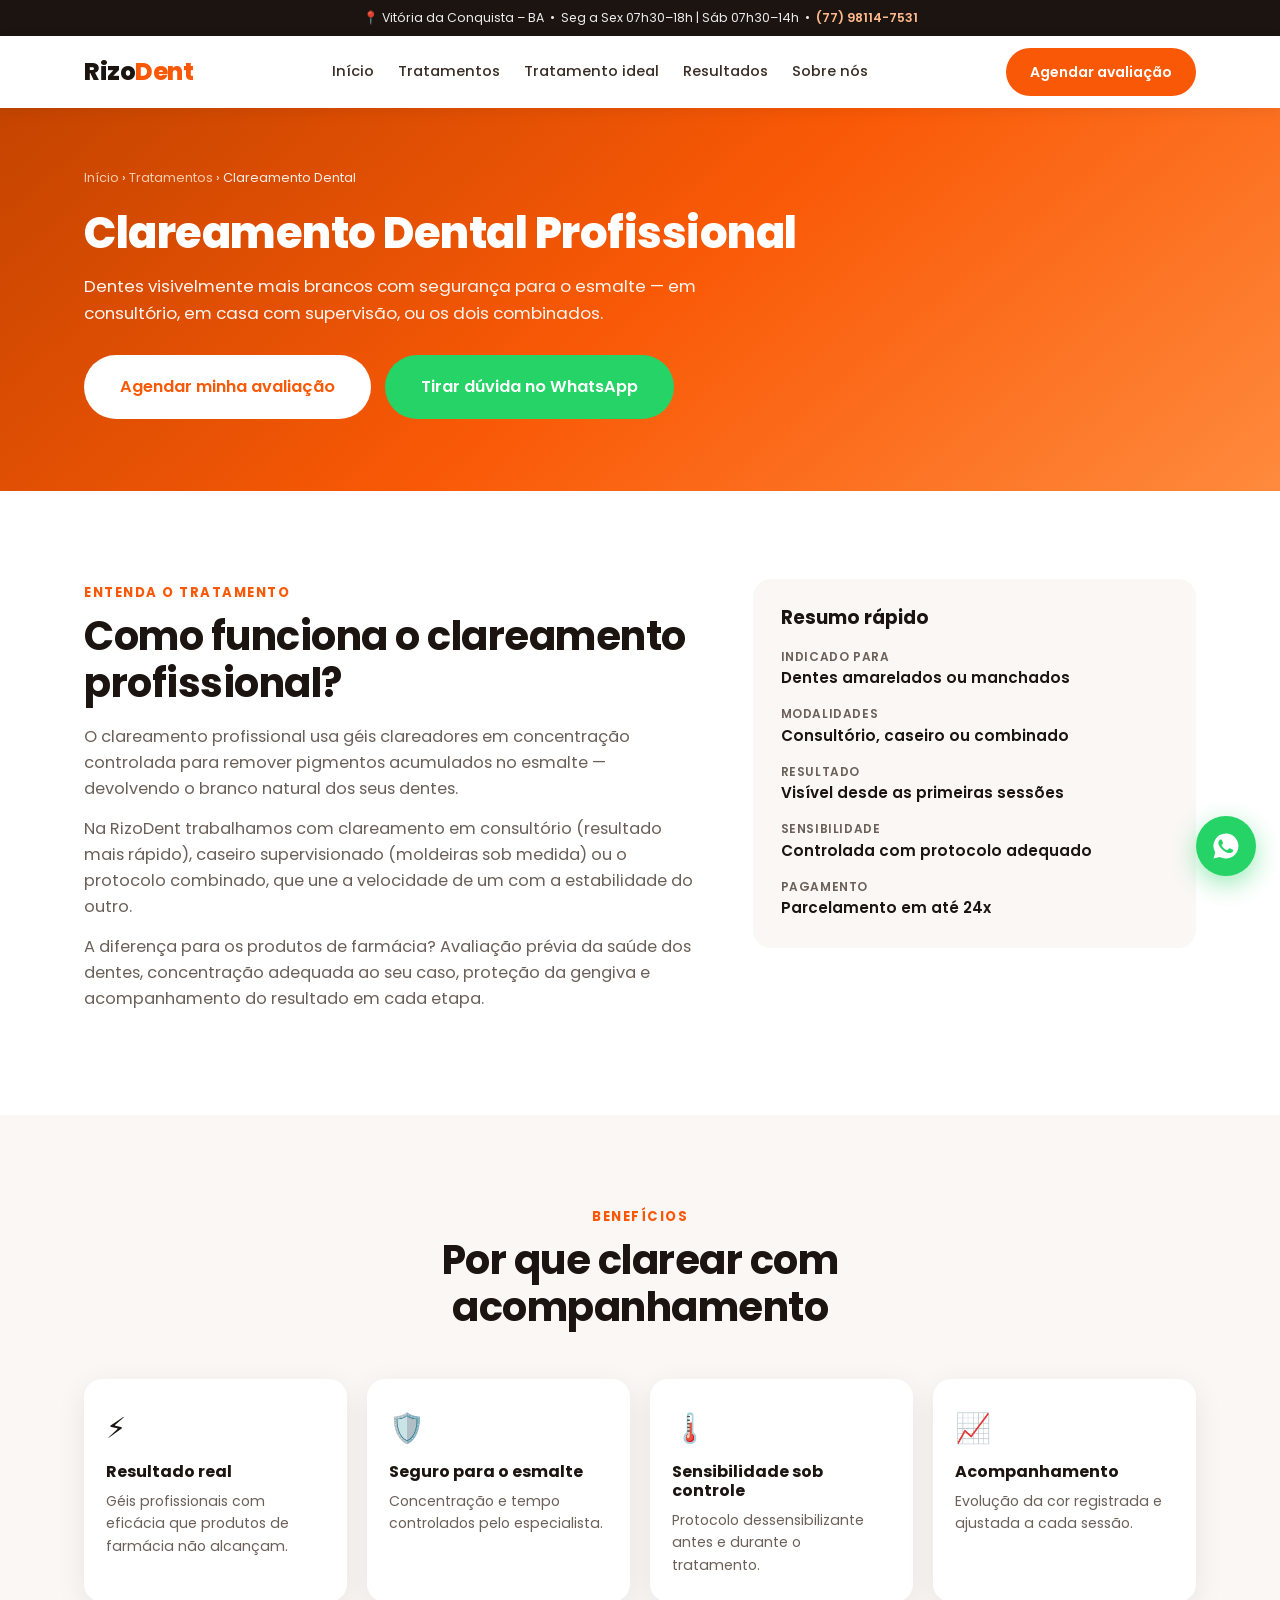
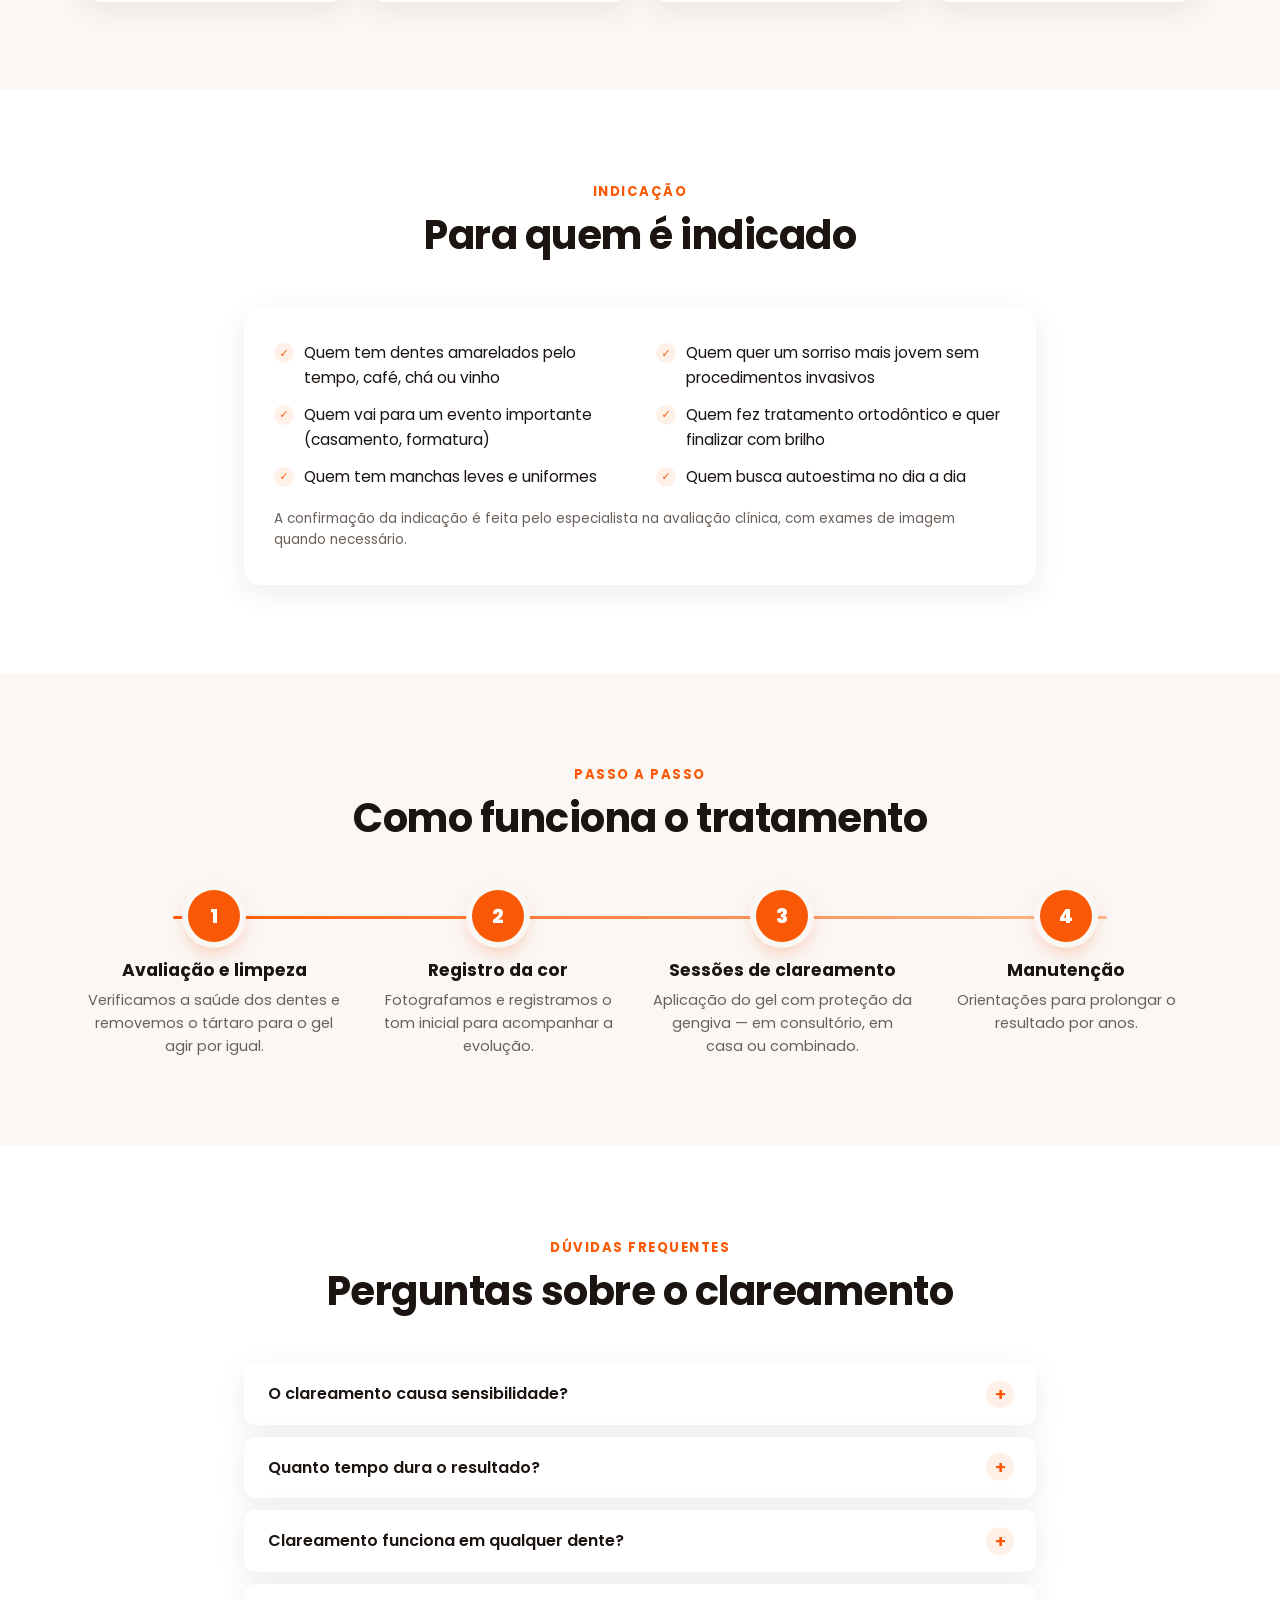
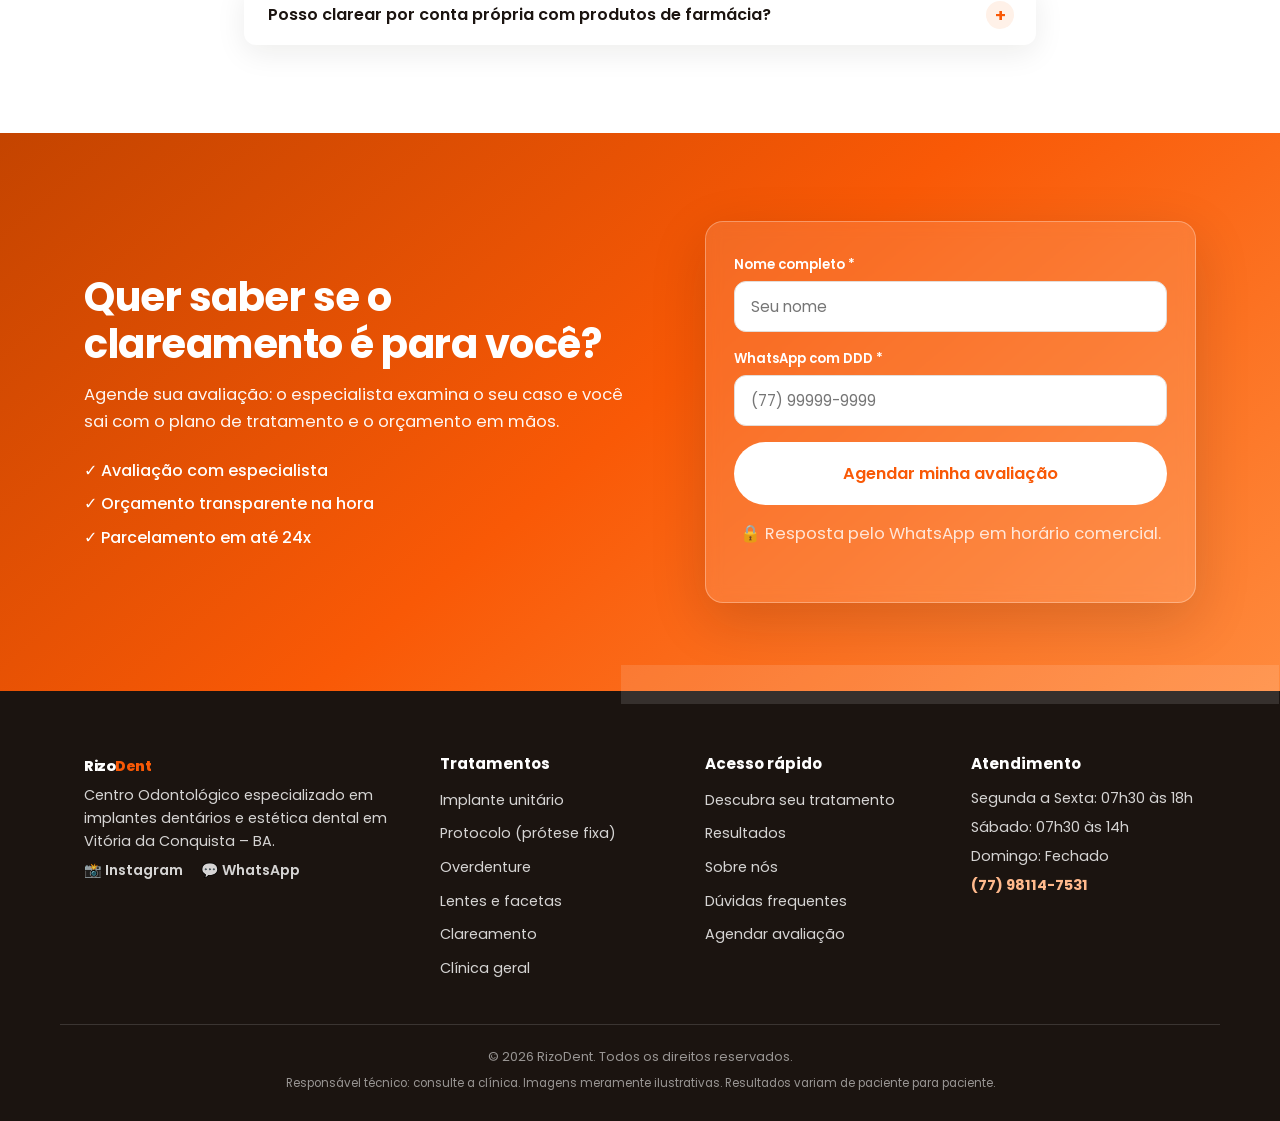
==== clareamento.html @ 49712b99 "Adiciona páginas dedicadas por tratamento, hub, sobre e resultados Estrutura multi-página no padrão " ====
<!DOCTYPE html>
<html lang="pt-BR">
<head>
  <meta charset="UTF-8">
  <meta name="viewport" content="width=device-width, initial-scale=1.0">
  <title>Clareamento Dental | RizoDent — Vitória da Conquista</title>
  <meta name="description" content="Clareamento dental profissional na RizoDent em Vitória da Conquista: protocolo seguro e acompanhado para um sorriso mais branco.">
  <link rel="preconnect" href="https://fonts.googleapis.com">
  <link rel="preconnect" href="https://fonts.gstatic.com" crossorigin>
  <link href="https://fonts.googleapis.com/css2?family=Poppins:wght@400;500;600;700;800;900&display=swap" rel="stylesheet">
  <link rel="stylesheet" href="css/style.css">
</head>
<body>

  <div class="topbar">
    <p>📍 Vitória da Conquista – BA&ensp;•&ensp;Seg a Sex 07h30–18h | Sáb 07h30–14h&ensp;•&ensp;<a href="https://wa.me/5577981147531" target="_blank" rel="noopener">(77) 98114-7531</a></p>
  </div>

  <header class="header" id="header">
    <div class="container header__inner">
      <a href="index.html" class="logo" aria-label="RizoDent — Início">Rizo<span>Dent</span></a>
      <nav class="nav" id="nav" aria-label="Navegação principal">
        <a href="index.html">Início</a>
        <a href="tratamentos.html">Tratamentos</a>
        <a href="index.html#quiz">Tratamento ideal</a>
        <a href="resultados.html">Resultados</a>
        <a href="sobre.html">Sobre nós</a>
      </nav>
      <a href="#agendar" class="btn btn--primary header__cta">Agendar avaliação</a>
      <button class="nav-toggle" id="navToggle" aria-label="Abrir menu" aria-expanded="false">
        <span></span><span></span><span></span>
      </button>
    </div>
  </header>

  <main>
    <section class="page-hero">
      <div class="container">
        <nav class="breadcrumb" aria-label="Você está em">
          <a href="index.html">Início</a> › <a href="tratamentos.html">Tratamentos</a> › Clareamento Dental
        </nav>
        <h1>Clareamento Dental Profissional</h1>
        <p>Dentes visivelmente mais brancos com segurança para o esmalte — em consultório, em casa com supervisão, ou os dois combinados.</p>
        <div class="page-hero__actions">
          <a href="#agendar" class="btn btn--light btn--lg">Agendar minha avaliação</a>
          <a href="https://wa.me/5577981147531?text=Ol%C3%A1!%20Quero%20saber%20mais%20sobre%20o%20clareamento%20dental."
             class="btn btn--whatsapp btn--lg" target="_blank" rel="noopener">Tirar dúvida no WhatsApp</a>
        </div>
      </div>
    </section>

    <section class="section">
      <div class="container detail-grid">
        <div class="lead-text reveal">
          <span class="eyebrow">Entenda o tratamento</span>
          <h2>Como funciona o clareamento profissional?</h2>
            <p>O clareamento profissional usa géis clareadores em concentração controlada para remover pigmentos acumulados no esmalte — devolvendo o branco natural dos seus dentes.</p>
            <p>Na RizoDent trabalhamos com clareamento em consultório (resultado mais rápido), caseiro supervisionado (moldeiras sob medida) ou o protocolo combinado, que une a velocidade de um com a estabilidade do outro.</p>
            <p>A diferença para os produtos de farmácia? Avaliação prévia da saúde dos dentes, concentração adequada ao seu caso, proteção da gengiva e acompanhamento do resultado em cada etapa.</p>
        </div>
        <aside class="resume-card reveal">
          <h3>Resumo rápido</h3>
          <dl>
              <div><dt>Indicado para</dt><dd>Dentes amarelados ou manchados</dd></div>
              <div><dt>Modalidades</dt><dd>Consultório, caseiro ou combinado</dd></div>
              <div><dt>Resultado</dt><dd>Visível desde as primeiras sessões</dd></div>
              <div><dt>Sensibilidade</dt><dd>Controlada com protocolo adequado</dd></div>
              <div><dt>Pagamento</dt><dd>Parcelamento em até 24x</dd></div>
          </dl>
        </aside>
      </div>
    </section>

    <section class="section section--gray">
      <div class="container">
        <header class="section__head reveal">
          <span class="eyebrow">Benefícios</span>
          <h2>Por que clarear com acompanhamento</h2>
        </header>
        <div class="benefit-grid">
          <div class="benefit reveal"><span>⚡</span><h3>Resultado real</h3><p>Géis profissionais com eficácia que produtos de farmácia não alcançam.</p></div>
          <div class="benefit reveal"><span>🛡️</span><h3>Seguro para o esmalte</h3><p>Concentração e tempo controlados pelo especialista.</p></div>
          <div class="benefit reveal"><span>🌡️</span><h3>Sensibilidade sob controle</h3><p>Protocolo dessensibilizante antes e durante o tratamento.</p></div>
          <div class="benefit reveal"><span>📈</span><h3>Acompanhamento</h3><p>Evolução da cor registrada e ajustada a cada sessão.</p></div>
        </div>
      </div>
    </section>

    <section class="section">
      <div class="container container--narrow">
        <header class="section__head reveal">
          <span class="eyebrow">Indicação</span>
          <h2>Para quem é indicado</h2>
        </header>
        <div class="check-panel reveal">
          <ul class="checklist">
            <li>Quem tem dentes amarelados pelo tempo, café, chá ou vinho</li>
            <li>Quem quer um sorriso mais jovem sem procedimentos invasivos</li>
            <li>Quem vai para um evento importante (casamento, formatura)</li>
            <li>Quem fez tratamento ortodôntico e quer finalizar com brilho</li>
            <li>Quem tem manchas leves e uniformes</li>
            <li>Quem busca autoestima no dia a dia</li>
          </ul>
          <p class="note">A confirmação da indicação é feita pelo especialista na avaliação clínica, com exames de imagem quando necessário.</p>
        </div>
      </div>
    </section>

    <section class="section section--gray">
      <div class="container">
        <header class="section__head reveal">
          <span class="eyebrow">Passo a passo</span>
          <h2>Como funciona o tratamento</h2>
        </header>
        <ol class="journey__line">
          <li class="jstep reveal">
            <span class="jstep__num">1</span>
            <div>
              <h3>Avaliação e limpeza</h3>
              <p>Verificamos a saúde dos dentes e removemos o tártaro para o gel agir por igual.</p>
            </div>
          </li>
          <li class="jstep reveal">
            <span class="jstep__num">2</span>
            <div>
              <h3>Registro da cor</h3>
              <p>Fotografamos e registramos o tom inicial para acompanhar a evolução.</p>
            </div>
          </li>
          <li class="jstep reveal">
            <span class="jstep__num">3</span>
            <div>
              <h3>Sessões de clareamento</h3>
              <p>Aplicação do gel com proteção da gengiva — em consultório, em casa ou combinado.</p>
            </div>
          </li>
          <li class="jstep reveal">
            <span class="jstep__num">4</span>
            <div>
              <h3>Manutenção</h3>
              <p>Orientações para prolongar o resultado por anos.</p>
            </div>
          </li>
        </ol>
      </div>
    </section>

    <section class="section">
      <div class="container container--narrow">
        <header class="section__head reveal">
          <span class="eyebrow">Dúvidas frequentes</span>
          <h2>Perguntas sobre o clareamento</h2>
        </header>
        <div class="accordion">
          <details class="accordion__item reveal">
            <summary>O clareamento causa sensibilidade?</summary>
            <p>Pode ocorrer sensibilidade leve e temporária, mas com o protocolo certo (géis adequados e dessensibilizantes) ela é minimizada — e desaparece ao fim do tratamento.</p>
          </details>
          <details class="accordion__item reveal">
            <summary>Quanto tempo dura o resultado?</summary>
            <p>Em média 1 a 3 anos, dependendo dos hábitos (café, cigarro, vinho). Manutenções simples prolongam o efeito.</p>
          </details>
          <details class="accordion__item reveal">
            <summary>Clareamento funciona em qualquer dente?</summary>
            <p>Ele age em dentes naturais. Restaurações, coroas e lentes não clareiam — por isso a avaliação prévia é importante para planejar um resultado uniforme.</p>
          </details>
          <details class="accordion__item reveal">
            <summary>Posso clarear por conta própria com produtos de farmácia?</summary>
            <p>Os resultados são limitados e o uso sem supervisão pode causar sensibilidade e danos à gengiva. O acompanhamento profissional garante segurança e um branco de verdade.</p>
          </details>
        </div>
      </div>
    </section>

    <section class="final-cta" id="agendar">
      <div class="container final-cta__inner">
        <div class="reveal">
          <h2>Quer saber se o clareamento é para você?</h2>
          <p>Agende sua avaliação: o especialista examina o seu caso e você sai com o plano de tratamento e o orçamento em mãos.</p>
          <ul class="final-cta__checks">
            <li>✓ Avaliação com especialista</li>
            <li>✓ Orçamento transparente na hora</li>
            <li>✓ Parcelamento em até 24x</li>
          </ul>
        </div>
        <form class="form form--final lead-form reveal" data-interesse="Clareamento Dental" novalidate>
          <div class="form__field">
            <label for="nome">Nome completo *</label>
            <input type="text" id="nome" name="nome" placeholder="Seu nome" required autocomplete="name">
          </div>
          <div class="form__field">
            <label for="telefone">WhatsApp com DDD *</label>
            <input type="tel" id="telefone" name="telefone" placeholder="(77) 99999-9999" required inputmode="numeric" autocomplete="tel">
          </div>
          <button type="submit" class="btn btn--light btn--lg btn--block">Agendar minha avaliação</button>
          <p class="form__privacy form__privacy--light">🔒 Resposta pelo WhatsApp em horário comercial.</p>
        </form>
      </div>
    </section>

  </main>

  <footer class="footer">
    <div class="container footer__grid">
      <div class="footer__brand">
        <p class="logo logo--footer">Rizo<span>Dent</span></p>
        <p>Centro Odontológico especializado em implantes dentários e estética dental em Vitória da Conquista – BA.</p>
        <div class="footer__social">
          <a href="https://instagram.com/rizodentclinicas" target="_blank" rel="noopener" aria-label="Instagram">📸 Instagram</a>
          <a href="https://wa.me/5577981147531" target="_blank" rel="noopener" aria-label="WhatsApp">💬 WhatsApp</a>
        </div>
      </div>
      <div>
        <h3>Tratamentos</h3>
        <ul>
          <li><a href="implante-unitario.html">Implante unitário</a></li>
          <li><a href="protocolo.html">Protocolo (prótese fixa)</a></li>
          <li><a href="overdenture.html">Overdenture</a></li>
          <li><a href="lentes-e-facetas.html">Lentes e facetas</a></li>
          <li><a href="clareamento.html">Clareamento</a></li>
          <li><a href="clinica-geral.html">Clínica geral</a></li>
        </ul>
      </div>
      <div>
        <h3>Acesso rápido</h3>
        <ul>
          <li><a href="index.html#quiz">Descubra seu tratamento</a></li>
          <li><a href="resultados.html">Resultados</a></li>
          <li><a href="sobre.html">Sobre nós</a></li>
          <li><a href="index.html#faq">Dúvidas frequentes</a></li>
          <li><a href="#agendar">Agendar avaliação</a></li>
        </ul>
      </div>
      <div>
        <h3>Atendimento</h3>
        <p>Segunda a Sexta: 07h30 às 18h</p>
        <p>Sábado: 07h30 às 14h</p>
        <p>Domingo: Fechado</p>
        <p class="footer__phone"><a href="https://wa.me/5577981147531" target="_blank" rel="noopener">(77) 98114-7531</a></p>
      </div>
    </div>
    <div class="container footer__bottom">
      <p>© 2026 RizoDent. Todos os direitos reservados.</p>
      <p class="footer__disclaimer">Responsável técnico: consulte a clínica. Imagens meramente ilustrativas. Resultados variam de paciente para paciente.</p>
    </div>
  </footer>

  <a href="https://wa.me/5577981147531?text=Ol%C3%A1!%20Quero%20agendar%20uma%20avalia%C3%A7%C3%A3o%20na%20RizoDent."
     class="whatsapp-float" target="_blank" rel="noopener" aria-label="Falar no WhatsApp">
    <svg viewBox="0 0 24 24" width="30" height="30" fill="#fff" aria-hidden="true"><path d="M12 2a10 10 0 0 0-8.6 15.1L2 22l5-1.3A10 10 0 1 0 12 2Zm5.5 14.2c-.2.7-1.3 1.3-1.9 1.4-.5.1-1.1.1-1.8-.1-.4-.1-1-.3-1.7-.6-2.9-1.3-4.8-4.2-5-4.4-.1-.2-1.2-1.6-1.2-3s.7-2.1 1-2.4c.2-.3.5-.3.7-.3h.5c.2 0 .4 0 .6.5l.8 2c.1.2.1.4 0 .6l-.4.6-.5.5c-.1.2-.3.3-.1.6.2.3.8 1.3 1.7 2.1 1.2 1.1 2.2 1.4 2.5 1.5.3.1.5.1.7-.1l1-1.2c.2-.3.4-.2.7-.1l2 .9c.3.1.5.2.6.3.1.2.1.7-.2 1.2Z"/></svg>
  </a>

  <script src="js/main.js"></script>
</body>
</html>
---- css/style.css ----
/* ===== RizoDent Landing Page v2 ===== */
:root {
  --orange: #f95906;
  --orange-dark: #d94c00;
  --orange-deep: #b23e00;
  --orange-light: #fff1e8;
  --ink: #1b1410;
  --ink-soft: #3a2e26;
  --gray-600: #6b6059;
  --gray-100: #faf7f5;
  --white: #ffffff;
  --whatsapp: #25d366;
  --whatsapp-dark: #1eb855;
  --radius: 18px;
  --radius-sm: 12px;
  --shadow: 0 8px 30px rgba(27, 20, 16, .08);
  --shadow-lg: 0 18px 55px rgba(27, 20, 16, .16);
  --container: 1160px;
}

* { margin: 0; padding: 0; box-sizing: border-box; }
html { scroll-behavior: smooth; }

body {
  font-family: 'Poppins', system-ui, sans-serif;
  color: var(--ink);
  background: var(--white);
  line-height: 1.6;
  -webkit-font-smoothing: antialiased;
}

img { max-width: 100%; display: block; }
a { color: inherit; }
ul, ol { list-style: none; }

.container { max-width: var(--container); margin: 0 auto; padding: 0 24px; }
.container--narrow { max-width: 840px; }

h1, h2, h3 { line-height: 1.18; font-weight: 700; }
h2 { font-size: clamp(1.6rem, 3.4vw, 2.5rem); letter-spacing: -.5px; }
h3 { font-size: 1.15rem; }

.eyebrow {
  display: inline-block;
  color: var(--orange);
  font-weight: 700;
  font-size: .82rem;
  text-transform: uppercase;
  letter-spacing: 1.5px;
  margin-bottom: 10px;
}
.eyebrow--light { color: #ffb98c; }

/* ===== Buttons ===== */
.btn {
  display: inline-flex;
  align-items: center;
  justify-content: center;
  gap: 10px;
  padding: 14px 28px;
  border-radius: 999px;
  font-weight: 600;
  font-size: 1rem;
  font-family: inherit;
  text-decoration: none;
  border: 2px solid transparent;
  cursor: pointer;
  transition: transform .15s ease, box-shadow .15s ease, background .15s ease, color .15s ease;
}
.btn:hover { transform: translateY(-2px); box-shadow: var(--shadow); }
.btn:active { transform: translateY(0); }
.btn--primary { background: var(--orange); color: var(--white); }
.btn--primary:hover { background: var(--orange-dark); }
.btn--whatsapp { background: var(--whatsapp); color: var(--white); }
.btn--whatsapp:hover { background: var(--whatsapp-dark); }
.btn--light { background: var(--white); color: var(--orange); }
.btn--outline { background: transparent; color: var(--orange); border-color: var(--orange); }
.btn--outline:hover { background: var(--orange); color: var(--white); }
.btn--lg { padding: 17px 34px; font-size: 1.02rem; }
.btn--sm { padding: 11px 22px; font-size: .9rem; }
.btn--block { width: 100%; }

/* ===== Topbar ===== */
.topbar {
  background: var(--ink);
  color: rgba(255, 255, 255, .92);
  text-align: center;
  font-size: .78rem;
  padding: 8px 16px;
}
.topbar a { color: #ffb98c; text-decoration: none; font-weight: 600; }

/* ===== Header ===== */
.header {
  position: sticky;
  top: 0;
  z-index: 100;
  background: rgba(255, 255, 255, .92);
  backdrop-filter: blur(12px);
  box-shadow: 0 2px 14px rgba(27, 20, 16, .07);
}
.header__inner {
  display: flex;
  align-items: center;
  justify-content: space-between;
  gap: 20px;
  height: 72px;
}
.logo {
  font-size: 1.5rem;
  font-weight: 800;
  text-decoration: none;
  color: var(--ink);
  letter-spacing: -.5px;
}
.logo span { color: var(--orange); }
.nav { display: flex; gap: 24px; }
.nav a {
  text-decoration: none;
  font-size: .92rem;
  font-weight: 500;
  color: var(--ink-soft);
  transition: color .15s;
}
.nav a:hover { color: var(--orange); }
.header__cta { padding: 11px 22px; font-size: .88rem; white-space: nowrap; }
.nav-toggle {
  display: none;
  flex-direction: column;
  gap: 5px;
  background: none;
  border: 0;
  cursor: pointer;
  padding: 8px;
}
.nav-toggle span {
  width: 24px;
  height: 2.5px;
  background: var(--ink);
  border-radius: 2px;
  transition: transform .2s, opacity .2s;
}
.nav-toggle.open span:nth-child(1) { transform: translateY(7.5px) rotate(45deg); }
.nav-toggle.open span:nth-child(2) { opacity: 0; }
.nav-toggle.open span:nth-child(3) { transform: translateY(-7.5px) rotate(-45deg); }

/* ===== Hero ===== */
.hero {
  position: relative;
  color: var(--white);
  padding: 76px 0 92px;
  overflow: hidden;
  background: linear-gradient(140deg, #c44400 0%, var(--orange) 45%, #ff8a3d 100%);
}
.hero__bg {
  position: absolute;
  inset: 0;
  background:
    radial-gradient(ellipse 600px 420px at 86% 18%, rgba(255, 255, 255, .14), transparent 65%),
    radial-gradient(ellipse 520px 380px at 8% 88%, rgba(0, 0, 0, .14), transparent 65%);
  pointer-events: none;
}
.hero__inner {
  position: relative;
  display: grid;
  grid-template-columns: 1.25fr 1fr;
  gap: 56px;
  align-items: center;
}
.chip {
  display: inline-block;
  background: rgba(255, 255, 255, .16);
  border: 1px solid rgba(255, 255, 255, .35);
  padding: 7px 18px;
  border-radius: 999px;
  font-size: .8rem;
  font-weight: 500;
  margin-bottom: 22px;
}
.hero h1 {
  font-size: clamp(1.9rem, 4.2vw, 2.9rem);
  font-weight: 800;
  margin-bottom: 18px;
  letter-spacing: -.5px;
}
.hero h1 em {
  font-style: normal;
  background: var(--white);
  color: var(--orange-dark);
  padding: 0 12px;
  border-radius: 10px;
  display: inline-block;
}
.hero__sub { font-size: 1.08rem; opacity: .96; margin-bottom: 28px; max-width: 520px; }
.hero__proof {
  display: flex;
  flex-wrap: wrap;
  gap: 14px 36px;
  margin-bottom: 28px;
}
.hero__proof li { display: grid; line-height: 1.25; }
.hero__proof strong { font-size: 1.45rem; font-weight: 800; }
.hero__proof span { font-size: .8rem; opacity: .9; }
.hero__whats .btn { box-shadow: 0 10px 30px rgba(0, 0, 0, .2); }

/* Formulário no hero */
.hero__form-wrap { scroll-margin-top: 96px; }
.form {
  background: var(--white);
  border-radius: var(--radius);
  padding: 32px 28px;
  box-shadow: var(--shadow-lg);
  display: grid;
  gap: 16px;
  color: var(--ink);
}
.form--hero h2 { font-size: 1.45rem; color: var(--ink); }
.form__sub { color: var(--gray-600); font-size: .9rem; margin-top: -10px; }
.form__field { display: grid; gap: 6px; }
.form__field label { font-size: .82rem; font-weight: 600; }
.form__field input,
.form__field select,
.form__field textarea {
  font-family: inherit;
  font-size: .95rem;
  padding: 13px 16px;
  border: 1.5px solid #e4ddd8;
  border-radius: var(--radius-sm);
  background: var(--white);
  transition: border-color .15s, box-shadow .15s;
  width: 100%;
}
.form__field input:focus,
.form__field select:focus,
.form__field textarea:focus {
  outline: none;
  border-color: var(--orange);
  box-shadow: 0 0 0 3px rgba(249, 89, 6, .14);
}
.form__field input.invalid { border-color: #e02424; }
.form__privacy { font-size: .75rem; color: var(--gray-600); text-align: center; }
.form__privacy--light { color: rgba(255, 255, 255, .85); }

/* ===== Trustbar ===== */
.trustbar { background: var(--white); border-bottom: 1px solid #f0eae6; padding: 30px 0; }
.trustbar__grid {
  display: grid;
  grid-template-columns: repeat(4, 1fr);
  gap: 20px;
}
.trust { display: flex; align-items: center; gap: 14px; justify-content: center; }
.trust__icon { font-size: 1.7rem; }
.trust strong { display: block; font-size: 1.5rem; font-weight: 800; color: var(--orange); line-height: 1.1; }
.trust span { font-size: .82rem; color: var(--gray-600); }

/* ===== Sections ===== */
.section { padding: 88px 0; }
.section--gray { background: var(--gray-100); }
.section--dark {
  background:
    radial-gradient(ellipse 700px 480px at 90% 0%, rgba(249, 89, 6, .25), transparent 60%),
    var(--ink);
  color: var(--white);
}
.section__head { text-align: center; max-width: 700px; margin: 0 auto 48px; }
.section__head p { margin-top: 14px; color: var(--gray-600); font-size: 1.04rem; }
.section--dark .section__head p { color: rgba(255, 255, 255, .8); }
.section__cta { text-align: center; margin-top: 48px; }

/* ===== Cards genéricos ===== */
.cards-3 { display: grid; grid-template-columns: repeat(3, 1fr); gap: 24px; }
.card {
  background: var(--white);
  border-radius: var(--radius);
  padding: 32px 26px;
  box-shadow: var(--shadow);
  transition: transform .2s ease, box-shadow .2s ease;
}
.card:hover { transform: translateY(-4px); box-shadow: var(--shadow-lg); }
.card__icon {
  width: 58px;
  height: 58px;
  border-radius: 16px;
  background: var(--orange-light);
  display: grid;
  place-items: center;
  font-size: 1.6rem;
  margin-bottom: 18px;
}

/* Dores */
.card--pain { text-align: left; border-top: 4px solid var(--orange); }
.card--pain h3 { margin-bottom: 10px; }
.card--pain p { color: var(--gray-600); font-size: .95rem; }
.pains__bridge { font-size: 1.15rem; margin-bottom: 18px; }

/* ===== Tabs de tratamentos ===== */
.tabs {
  display: flex;
  justify-content: center;
  gap: 10px;
  flex-wrap: wrap;
  margin-bottom: 40px;
}
.tab {
  font-family: inherit;
  font-size: .95rem;
  font-weight: 600;
  padding: 12px 26px;
  border-radius: 999px;
  border: 1.5px solid rgba(255, 255, 255, .25);
  background: rgba(255, 255, 255, .08);
  color: rgba(255, 255, 255, .85);
  cursor: pointer;
  transition: background .15s, color .15s, border-color .15s;
}
.tab:hover { border-color: var(--orange); color: var(--white); }
.tab.active { background: var(--orange); border-color: var(--orange); color: var(--white); }
.tab-panel[hidden] { display: none; }

.card--treatment { position: relative; display: flex; flex-direction: column; color: var(--ink); }
.card__badge {
  position: absolute;
  top: -13px;
  right: 20px;
  background: var(--ink);
  color: #ffb98c;
  font-size: .72rem;
  font-weight: 700;
  padding: 5px 14px;
  border-radius: 999px;
  letter-spacing: .5px;
}
.card__tag {
  align-self: flex-start;
  background: var(--orange-light);
  color: var(--orange-deep);
  font-size: .73rem;
  font-weight: 700;
  padding: 5px 14px;
  border-radius: 999px;
  margin-bottom: 14px;
  text-transform: uppercase;
  letter-spacing: .4px;
}
.card--treatment h3 { color: var(--ink); margin-bottom: 10px; font-size: 1.28rem; }
.card--treatment > p { color: var(--gray-600); font-size: .94rem; margin-bottom: 16px; }
.card--treatment ul { display: grid; gap: 8px; margin-bottom: 16px; }
.card--treatment ul li { padding-left: 26px; position: relative; font-size: .92rem; font-weight: 500; }
.card--treatment ul li::before { content: '✓'; position: absolute; left: 0; color: var(--orange); font-weight: 700; }
.card__meta {
  margin-bottom: 20px;
  padding: 10px 14px;
  background: var(--gray-100);
  border-radius: var(--radius-sm);
  font-size: .82rem;
  color: var(--gray-600);
}
.card--treatment .btn { margin-top: auto; align-self: flex-start; }
.card__actions {
  margin-top: auto;
  display: flex;
  align-items: center;
  gap: 16px;
  flex-wrap: wrap;
}
.card__actions .btn { margin-top: 0; }
.card__more {
  font-weight: 600;
  font-size: .9rem;
  color: var(--orange);
  text-decoration: none;
  white-space: nowrap;
}
.card__more:hover { text-decoration: underline; }
.card--featured { box-shadow: 0 0 0 2.5px var(--orange), var(--shadow-lg); }

/* ===== Quiz ===== */
.quiz__box {
  background: var(--white);
  border-radius: var(--radius);
  box-shadow: var(--shadow-lg);
  padding: 40px 36px;
  border: 1px solid #f0eae6;
}
.quiz__progress {
  height: 6px;
  background: var(--orange-light);
  border-radius: 999px;
  margin-bottom: 30px;
  overflow: hidden;
}
.quiz__progress span {
  display: block;
  height: 100%;
  width: 33%;
  background: var(--orange);
  border-radius: 999px;
  transition: width .35s ease;
}
.quiz__step { display: none; }
.quiz__step.active { display: block; animation: fadeIn .35s ease; }
@keyframes fadeIn { from { opacity: 0; transform: translateY(10px); } to { opacity: 1; transform: none; } }
.quiz__step h3 { margin-bottom: 20px; font-size: 1.25rem; }
.quiz__options { display: grid; gap: 12px; }
.quiz__options button {
  font-family: inherit;
  font-size: .98rem;
  font-weight: 500;
  text-align: left;
  padding: 16px 20px;
  border-radius: var(--radius-sm);
  border: 1.5px solid #e4ddd8;
  background: var(--white);
  cursor: pointer;
  transition: border-color .15s, background .15s, transform .15s;
}
.quiz__options button:hover {
  border-color: var(--orange);
  background: var(--orange-light);
  transform: translateX(4px);
}
.quiz__result { text-align: center; animation: fadeIn .35s ease; }
.quiz__result-icon { font-size: 2.6rem; display: block; margin-bottom: 12px; }
.quiz__result h3 { font-size: 1.45rem; color: var(--orange-dark); margin-bottom: 12px; }
.quiz__result p { color: var(--gray-600); max-width: 520px; margin: 0 auto 26px; }
.quiz__result-actions { display: flex; gap: 14px; justify-content: center; flex-wrap: wrap; margin-bottom: 18px; }
.quiz__disclaimer { font-size: .78rem !important; color: var(--gray-600); }

/* ===== Jornada ===== */
.journey__line {
  display: grid;
  grid-template-columns: repeat(4, 1fr);
  gap: 24px;
  position: relative;
}
.journey__line::before {
  content: '';
  position: absolute;
  top: 26px;
  left: 8%;
  right: 8%;
  height: 3px;
  background: linear-gradient(90deg, var(--orange), #ffb98c);
  border-radius: 3px;
}
.jstep { position: relative; text-align: center; padding-top: 0; }
.jstep__num {
  position: relative;
  z-index: 1;
  display: inline-grid;
  place-items: center;
  width: 52px;
  height: 52px;
  background: var(--orange);
  color: var(--white);
  border-radius: 50%;
  font-weight: 800;
  font-size: 1.25rem;
  margin-bottom: 18px;
  box-shadow: 0 0 0 6px var(--gray-100), 0 8px 20px rgba(249, 89, 6, .35);
}
.jstep h3 { margin-bottom: 8px; font-size: 1.08rem; }
.jstep p { font-size: .9rem; color: var(--gray-600); }

/* ===== Depoimentos / carrossel ===== */
.carousel { display: flex; align-items: center; gap: 14px; }
.carousel__viewport { overflow: hidden; flex: 1; }
.carousel__track { display: flex; transition: transform .45s ease; }
.quote {
  flex: 0 0 50%;
  padding: 0 12px;
}
.quote__stars { color: #f7b500; font-size: 1.1rem; letter-spacing: 3px; margin-bottom: 12px; }
.quote blockquote {
  font-size: 1.02rem;
  color: var(--ink-soft);
  margin-bottom: 16px;
  font-style: italic;
}
.quote figcaption { display: grid; }
.quote figcaption strong { color: var(--ink); }
.quote figcaption span { font-size: .82rem; color: var(--gray-600); }
.carousel__btn {
  width: 46px;
  height: 46px;
  border-radius: 50%;
  border: 1.5px solid #e4ddd8;
  background: var(--white);
  font-size: 1.5rem;
  line-height: 1;
  color: var(--orange);
  cursor: pointer;
  transition: background .15s, color .15s;
  flex-shrink: 0;
}
.carousel__btn:hover { background: var(--orange); color: var(--white); }
.carousel__dots { display: flex; justify-content: center; gap: 8px; margin-top: 26px; }
.carousel__dots button {
  width: 10px;
  height: 10px;
  border-radius: 50%;
  border: 0;
  background: #e4ddd8;
  cursor: pointer;
  transition: background .15s, transform .15s;
}
.carousel__dots button.active { background: var(--orange); transform: scale(1.25); }

.videos { margin-top: 56px; }
.videos__label { text-align: center; font-weight: 600; margin-bottom: 22px; }
.videos__grid { display: grid; grid-template-columns: repeat(4, 1fr); gap: 18px; }
.video-card {
  text-decoration: none;
  background: linear-gradient(160deg, #ffd9bf, var(--orange-light));
  border-radius: var(--radius);
  aspect-ratio: 9/13;
  display: flex;
  flex-direction: column;
  align-items: center;
  justify-content: center;
  gap: 12px;
  box-shadow: var(--shadow);
  transition: transform .2s;
}
.video-card:hover { transform: translateY(-4px) scale(1.02); }
.video-card span {
  width: 54px;
  height: 54px;
  background: var(--orange);
  color: var(--white);
  border-radius: 50%;
  display: grid;
  place-items: center;
  font-size: 1.15rem;
  padding-left: 4px;
  box-shadow: 0 8px 20px rgba(249, 89, 6, .4);
}
.video-card p { font-size: .85rem; font-weight: 600; color: var(--ink-soft); text-align: center; padding: 0 10px; }

/* ===== Clínica ===== */
.clinic__inner {
  display: grid;
  grid-template-columns: 1fr 1.1fr;
  gap: 56px;
  align-items: center;
}
.clinic__visual { position: relative; }
.clinic__photo {
  border-radius: var(--radius);
  display: grid;
  place-items: center;
  color: var(--white);
  font-weight: 600;
  box-shadow: var(--shadow-lg);
}
.clinic__photo--main {
  aspect-ratio: 4/3;
  background: linear-gradient(160deg, var(--orange) 0%, #ff8a47 100%);
}
.clinic__photo--sub {
  position: absolute;
  width: 46%;
  aspect-ratio: 1;
  right: -16px;
  bottom: -28px;
  background: linear-gradient(160deg, var(--ink) 0%, #4a392e 100%);
  border: 5px solid var(--gray-100);
  font-size: .85rem;
}
.clinic__content h2 { margin-bottom: 14px; }
.clinic__content > p { color: var(--gray-600); margin-bottom: 22px; font-size: 1.02rem; }
.clinic__list { display: grid; gap: 12px; margin-bottom: 26px; }
.clinic__list li { padding-left: 30px; position: relative; font-size: .97rem; }
.clinic__list li::before {
  content: '✓';
  position: absolute;
  left: 0;
  top: 2px;
  width: 20px;
  height: 20px;
  background: var(--orange-light);
  color: var(--orange);
  border-radius: 50%;
  display: grid;
  place-items: center;
  font-size: .68rem;
  font-weight: 700;
}
.clinic__contact { display: flex; gap: 28px; flex-wrap: wrap; font-weight: 600; }
.clinic__contact a { color: var(--orange-dark); text-decoration: none; }
.clinic__contact a:hover { text-decoration: underline; }

/* ===== Pagamento ===== */
.payment__inner { max-width: 880px; margin: 0 auto; text-align: center; }
.payment__content h2 { margin-bottom: 14px; }
.payment__content p { color: var(--gray-600); margin-bottom: 40px; }
.payment__items { display: grid; grid-template-columns: repeat(3, 1fr); gap: 22px; }
.pay-item {
  display: grid;
  gap: 10px;
  justify-items: center;
  background: var(--gray-100);
  border-radius: var(--radius);
  padding: 28px 22px;
}
.pay-item span { font-size: 2rem; }
.pay-item h3 { font-size: 1.05rem; }
.pay-item p { font-size: .88rem; color: var(--gray-600); }

/* ===== FAQ ===== */
.accordion { display: grid; gap: 12px; }
.accordion__item {
  background: var(--white);
  border-radius: var(--radius-sm);
  box-shadow: var(--shadow);
  overflow: hidden;
}
.accordion__item summary {
  list-style: none;
  cursor: pointer;
  padding: 18px 54px 18px 24px;
  font-weight: 600;
  color: var(--ink);
  position: relative;
  transition: color .15s;
}
.accordion__item summary::-webkit-details-marker { display: none; }
.accordion__item summary::after {
  content: '+';
  position: absolute;
  right: 22px;
  top: 50%;
  transform: translateY(-50%);
  width: 28px;
  height: 28px;
  display: grid;
  place-items: center;
  background: var(--orange-light);
  border-radius: 50%;
  font-size: 1.15rem;
  color: var(--orange);
  transition: transform .2s;
}
.accordion__item[open] summary { color: var(--orange-dark); }
.accordion__item[open] summary::after { content: '−'; }
.accordion__item p { padding: 0 24px 20px; color: var(--gray-600); font-size: .95rem; }

/* ===== CTA final ===== */
.final-cta {
  background: linear-gradient(140deg, #c44400 0%, var(--orange) 50%, #ff8a3d 100%);
  color: var(--white);
  padding: 88px 0;
}
.final-cta__inner {
  display: grid;
  grid-template-columns: 1.15fr 1fr;
  gap: 56px;
  align-items: center;
}
.final-cta h2 { margin-bottom: 14px; }
.final-cta p { opacity: .95; margin-bottom: 22px; font-size: 1.04rem; }
.final-cta__checks { display: grid; gap: 8px; font-weight: 500; }
.form--final { background: rgba(255, 255, 255, .12); border: 1px solid rgba(255, 255, 255, .3); backdrop-filter: blur(8px); }
.form--final .form__field label { color: var(--white); }

/* ===== Footer ===== */
.footer { background: var(--ink); color: rgba(255, 255, 255, .82); padding: 64px 0 0; }
.footer__grid {
  display: grid;
  grid-template-columns: 1.4fr 1fr 1fr 1fr;
  gap: 40px;
  padding-bottom: 44px;
}
.logo--footer { color: var(--white); margin-bottom: 14px; font-size: 1.5rem; font-weight: 800; }
.footer__brand > p { font-size: .9rem; margin-bottom: 18px; }
.footer__social { display: flex; gap: 18px; }
.footer__social a { font-size: .88rem; text-decoration: none; font-weight: 600; }
.footer__social a:hover { color: var(--orange); }
.footer h3 { color: var(--white); font-size: .95rem; margin-bottom: 14px; }
.footer ul { display: grid; gap: 8px; }
.footer ul a { font-size: .9rem; text-decoration: none; }
.footer ul a:hover { color: var(--orange); }
.footer p { font-size: .9rem; margin-bottom: 6px; }
.footer__phone a { color: #ffb98c; font-weight: 700; text-decoration: none; }
.footer__bottom {
  border-top: 1px solid rgba(255, 255, 255, .14);
  padding: 22px 24px;
  text-align: center;
}
.footer__bottom p { font-size: .8rem; color: rgba(255, 255, 255, .55); }
.footer__disclaimer { margin-top: 4px; font-size: .73rem !important; }

/* ===== WhatsApp float ===== */
.whatsapp-float {
  position: fixed;
  bottom: 24px;
  right: 24px;
  z-index: 90;
  width: 60px;
  height: 60px;
  background: var(--whatsapp);
  border-radius: 50%;
  display: grid;
  place-items: center;
  box-shadow: 0 8px 24px rgba(37, 211, 102, .45);
  transition: transform .2s;
  animation: pulse 2.4s infinite;
}
.whatsapp-float:hover { transform: scale(1.1); }
@keyframes pulse {
  0%, 100% { box-shadow: 0 8px 24px rgba(37, 211, 102, .45), 0 0 0 0 rgba(37, 211, 102, .4); }
  50% { box-shadow: 0 8px 24px rgba(37, 211, 102, .45), 0 0 0 14px rgba(37, 211, 102, 0); }
}

/* ===== Reveal ===== */
.reveal {
  opacity: 0;
  transform: translateY(24px);
  transition: opacity .6s ease, transform .6s ease;
}
.reveal.visible { opacity: 1; transform: none; }
@media (prefers-reduced-motion: reduce) {
  .reveal { opacity: 1; transform: none; transition: none; }
  html { scroll-behavior: auto; }
  .whatsapp-float { animation: none; }
}

/* ===== Páginas internas ===== */
.nav a.active { color: var(--orange); font-weight: 600; }

.page-hero {
  background: linear-gradient(140deg, #c44400 0%, var(--orange) 50%, #ff8a3d 100%);
  color: var(--white);
  padding: 60px 0 72px;
}
.breadcrumb { font-size: .8rem; margin-bottom: 20px; opacity: .9; }
.breadcrumb a { color: #ffd9bf; text-decoration: none; }
.breadcrumb a:hover { text-decoration: underline; }
.page-hero h1 {
  font-size: clamp(1.8rem, 4vw, 2.7rem);
  font-weight: 800;
  margin-bottom: 14px;
  max-width: 760px;
  letter-spacing: -.5px;
}
.page-hero > .container > p { max-width: 660px; font-size: 1.05rem; opacity: .95; margin-bottom: 28px; }
.page-hero__actions { display: flex; gap: 14px; flex-wrap: wrap; }

.detail-grid { display: grid; grid-template-columns: 1.4fr 1fr; gap: 48px; align-items: start; }
.detail-grid h2 { margin-bottom: 16px; }
.lead-text p { color: var(--gray-600); margin-bottom: 14px; font-size: 1.02rem; }
.resume-card {
  background: var(--gray-100);
  border-radius: var(--radius);
  padding: 28px;
  position: sticky;
  top: 100px;
}
.resume-card h3 { margin-bottom: 18px; }
.resume-card dl { display: grid; gap: 14px; }
.resume-card dt {
  font-size: .75rem;
  text-transform: uppercase;
  letter-spacing: .6px;
  color: var(--gray-600);
  font-weight: 600;
}
.resume-card dd { font-weight: 600; font-size: .95rem; }

.benefit-grid { display: grid; grid-template-columns: repeat(4, 1fr); gap: 20px; }
.benefit {
  background: var(--white);
  border-radius: var(--radius);
  padding: 26px 22px;
  box-shadow: var(--shadow);
}
.benefit > span { font-size: 1.8rem; display: block; margin-bottom: 12px; }
.benefit h3 { font-size: 1rem; margin-bottom: 8px; }
.benefit p { font-size: .88rem; color: var(--gray-600); }

.check-panel {
  background: var(--white);
  border-radius: var(--radius);
  box-shadow: var(--shadow);
  padding: 34px 30px;
}
.check-panel ul { display: grid; grid-template-columns: 1fr 1fr; gap: 12px 32px; }
.checklist li { padding-left: 30px; position: relative; font-size: .97rem; }
.checklist li::before {
  content: '✓';
  position: absolute;
  left: 0;
  top: 2px;
  width: 20px;
  height: 20px;
  background: var(--orange-light);
  color: var(--orange);
  border-radius: 50%;
  display: grid;
  place-items: center;
  font-size: .68rem;
  font-weight: 700;
}
.note { font-size: .85rem; color: var(--gray-600); margin-top: 18px; }

.quotes-grid { display: grid; grid-template-columns: repeat(3, 1fr); gap: 22px; }
.quote--card {
  background: var(--white);
  border-radius: var(--radius);
  box-shadow: var(--shadow);
  padding: 28px 24px;
  flex: none;
}

.team-grid { display: grid; grid-template-columns: repeat(3, 1fr); gap: 22px; }
.member {
  background: var(--white);
  border-radius: var(--radius);
  box-shadow: var(--shadow);
  padding: 30px 24px;
  text-align: center;
}
.member__avatar {
  width: 92px;
  height: 92px;
  border-radius: 50%;
  margin: 0 auto 16px;
  background: linear-gradient(160deg, var(--orange), #ff8a47);
  display: grid;
  place-items: center;
  font-size: 2rem;
  color: var(--white);
}
.member h3 { font-size: 1.05rem; margin-bottom: 4px; }
.member p { font-size: .85rem; color: var(--gray-600); }

.cat-label {
  text-align: center;
  font-size: 1.2rem;
  font-weight: 700;
  margin: 44px 0 22px;
}
.cat-label:first-of-type { margin-top: 0; }

@media (max-width: 1020px) {
  .detail-grid { grid-template-columns: 1fr; }
  .resume-card { position: static; }
  .benefit-grid, .quotes-grid, .team-grid { grid-template-columns: repeat(2, 1fr); }
}
@media (max-width: 700px) {
  .benefit-grid, .quotes-grid, .team-grid { grid-template-columns: 1fr; }
  .check-panel ul { grid-template-columns: 1fr; }
}

/* ===== Responsive ===== */
@media (max-width: 1020px) {
  .hero__inner { grid-template-columns: 1fr; gap: 40px; }
  .cards-3 { grid-template-columns: repeat(2, 1fr); }
  .journey__line { grid-template-columns: repeat(2, 1fr); }
  .journey__line::before { display: none; }
  .videos__grid { grid-template-columns: repeat(2, 1fr); }
  .clinic__inner, .final-cta__inner { grid-template-columns: 1fr; gap: 44px; }
  .trustbar__grid { grid-template-columns: repeat(2, 1fr); }
  .quote { flex: 0 0 100%; }
  .footer__grid { grid-template-columns: 1fr 1fr; }
  .payment__items { grid-template-columns: 1fr; }
}

@media (max-width: 700px) {
  .nav {
    position: fixed;
    inset: 72px 0 auto 0;
    background: var(--white);
    flex-direction: column;
    gap: 0;
    padding: 12px 0;
    box-shadow: var(--shadow-lg);
    transform: translateY(-130%);
    transition: transform .25s ease;
    z-index: -1;
  }
  .nav.open { transform: none; }
  .nav a { padding: 14px 28px; }
  .nav-toggle { display: flex; }
  .header__cta { display: none; }
  .section { padding: 62px 0; }
  .cards-3 { grid-template-columns: 1fr; }
  .journey__line { grid-template-columns: 1fr; gap: 28px; }
  .hero { padding: 52px 0 64px; }
  .hero__proof { gap: 12px 24px; }
  .quiz__box { padding: 28px 20px; }
  .clinic__photo--sub { display: none; }
  .footer__grid { grid-template-columns: 1fr; }
  .topbar { font-size: .68rem; }
  .carousel__btn { display: none; }
}
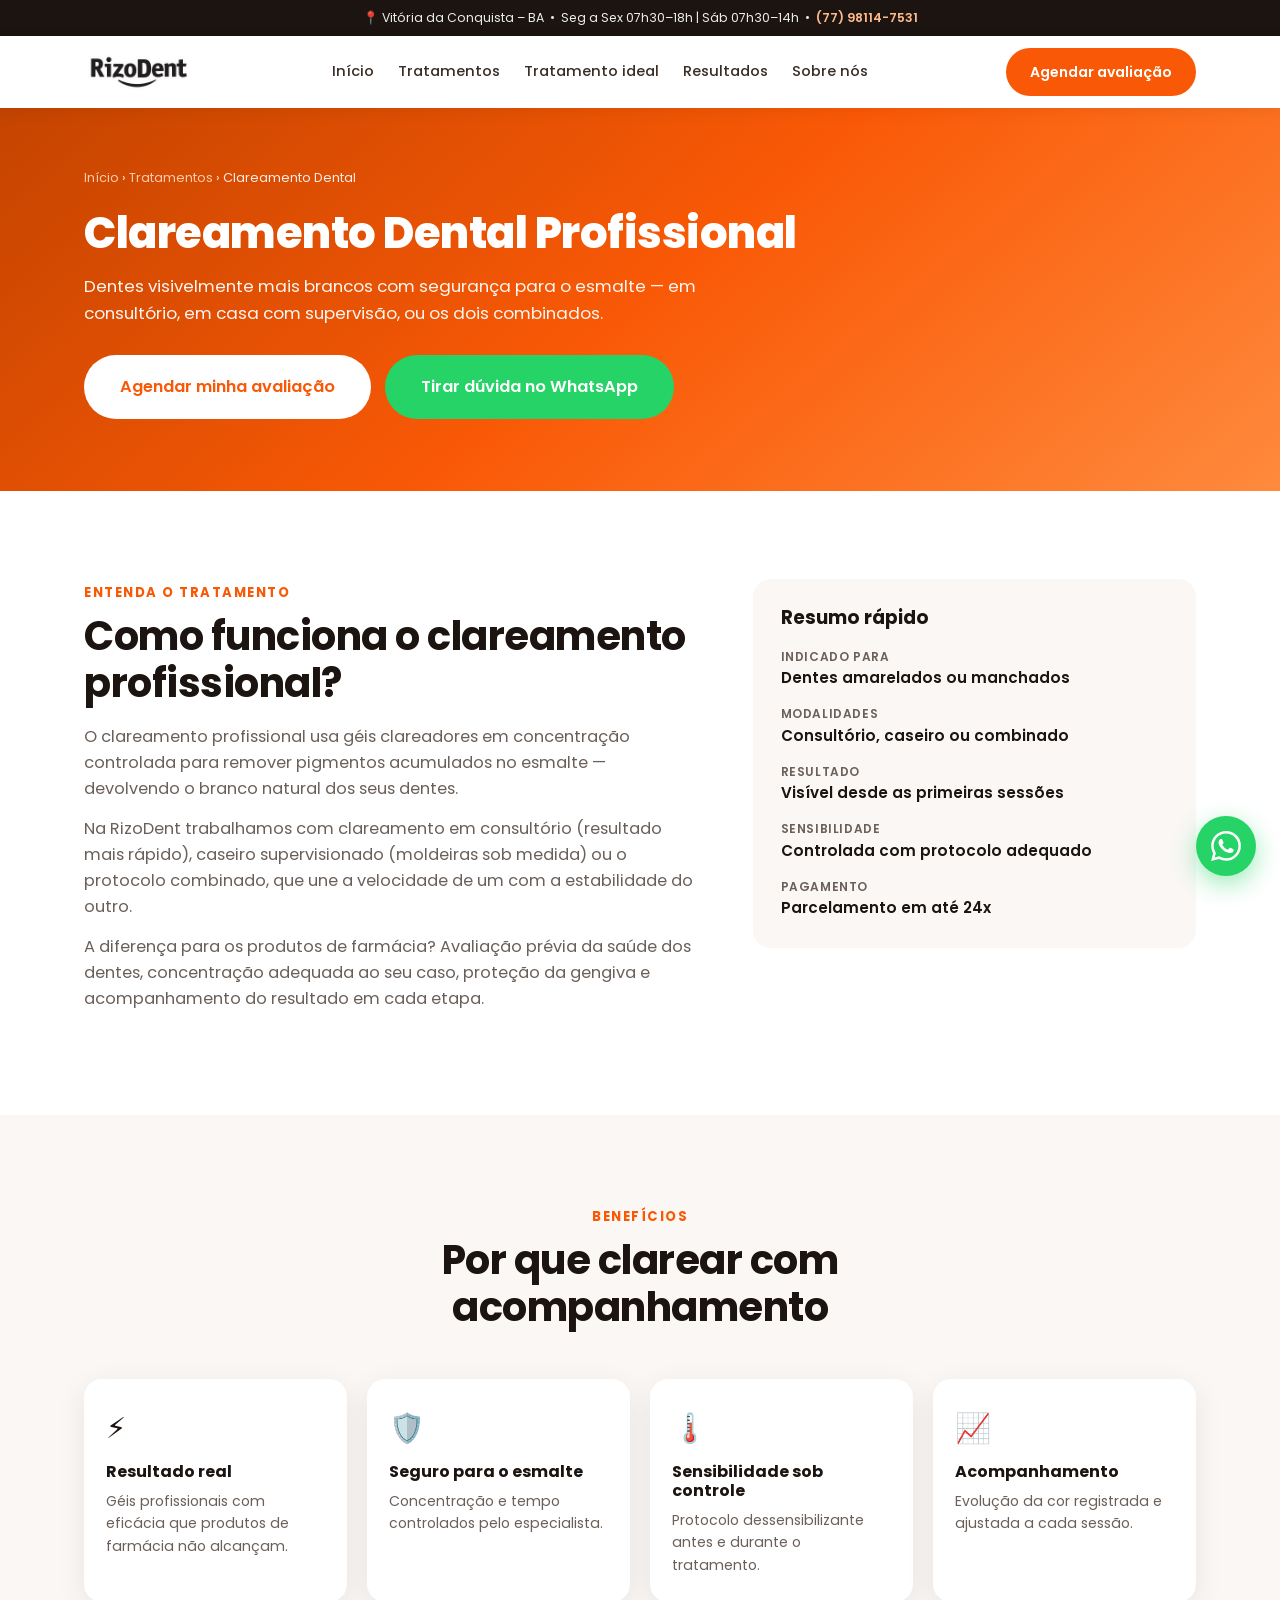
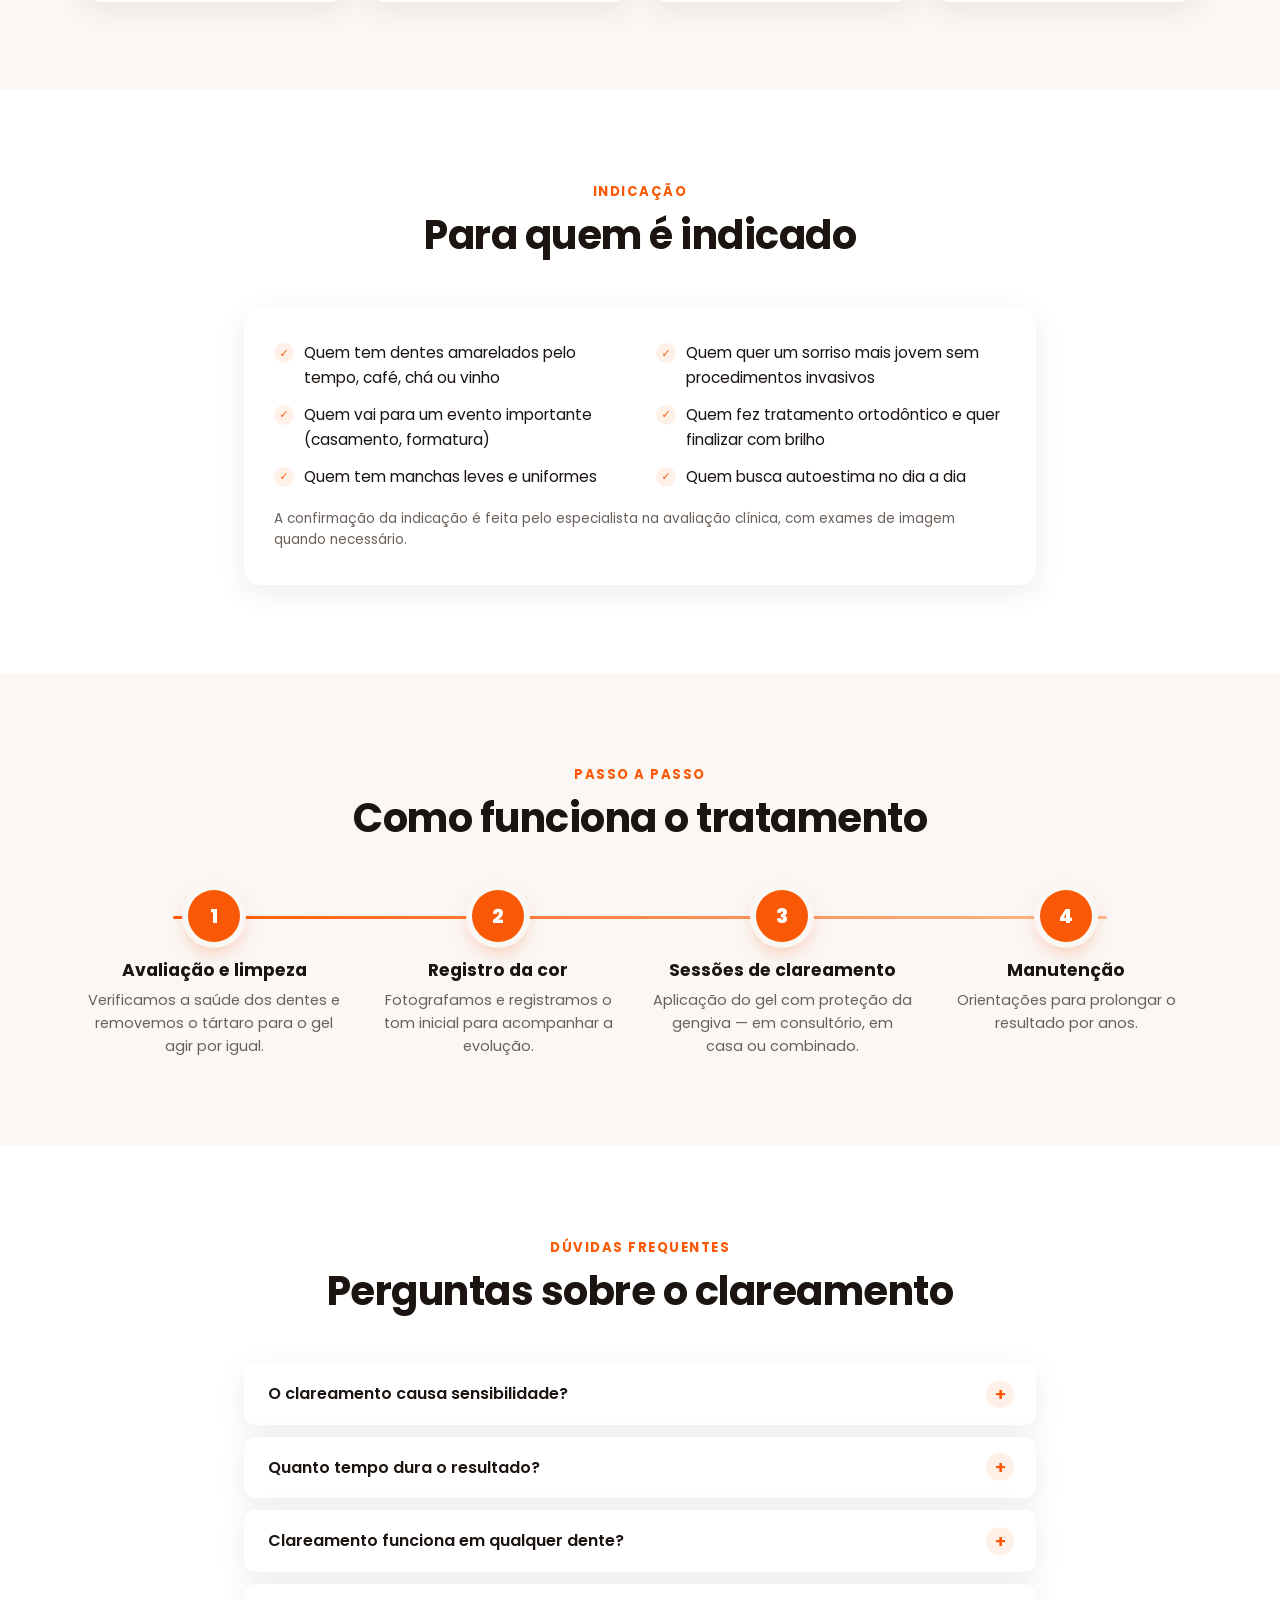
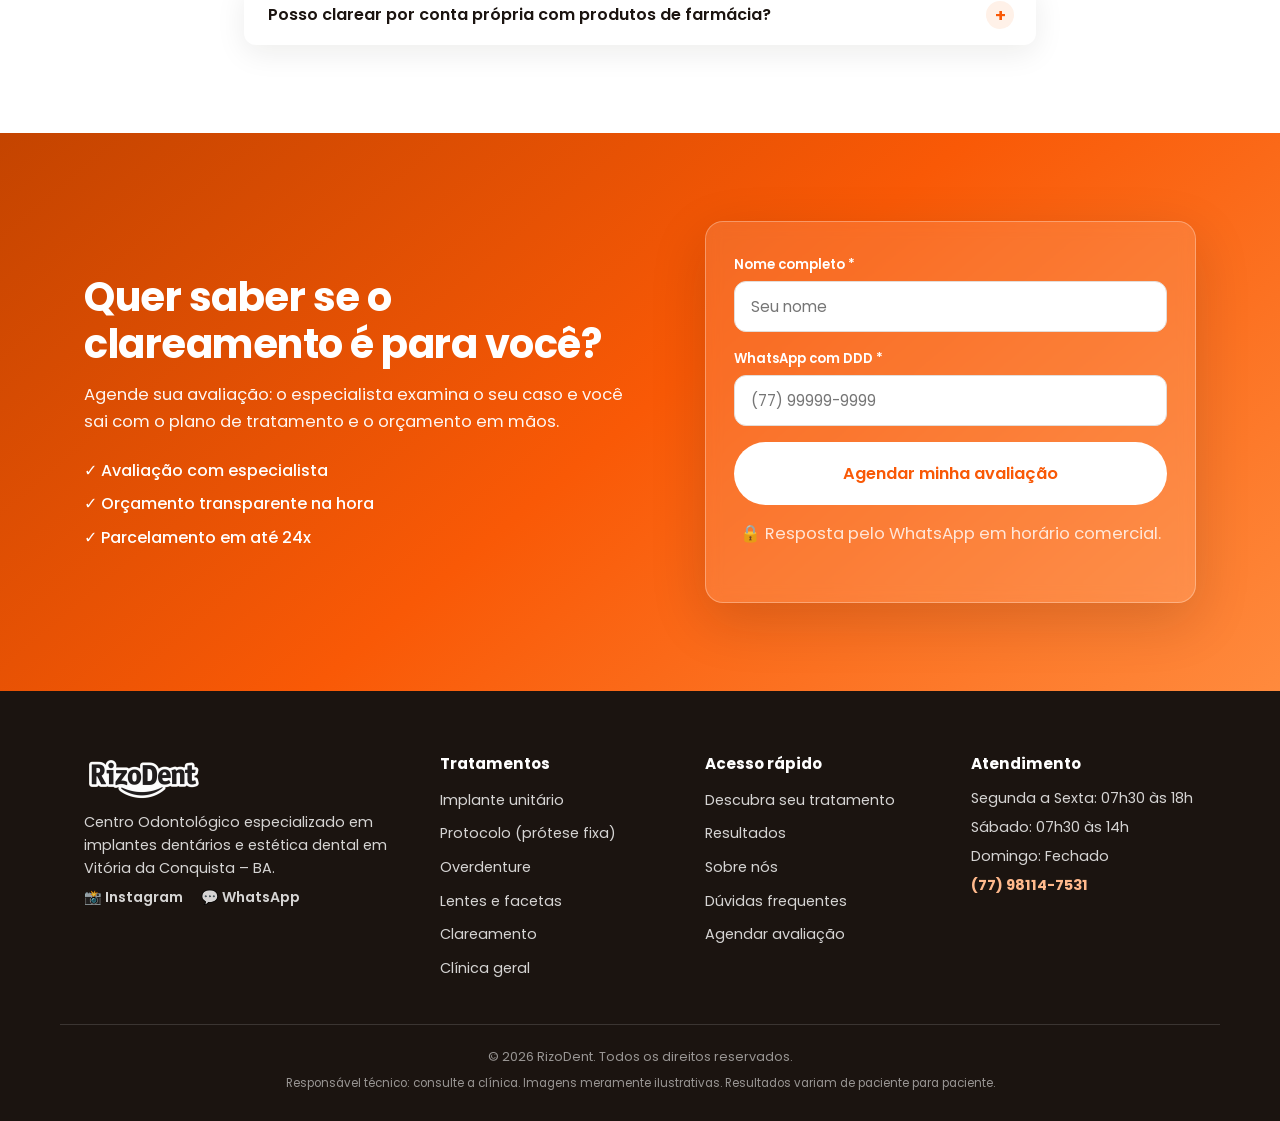
==== commit 2108bd10: "Aplica logo oficial da RizoDent e glifo oficial do WhatsApp Co-Authored-By: Claude Fable 5 <noreply@" ====
--- a/clareamento.html
+++ b/clareamento.html
@@ -18,7 +18,7 @@
 
   <header class="header" id="header">
     <div class="container header__inner">
-      <a href="index.html" class="logo" aria-label="RizoDent — Início">Rizo<span>Dent</span></a>
+      <a href="index.html" class="logo" aria-label="RizoDent — Início"><img src="img/logo-rizodent.png" alt="RizoDent — Centro Odontológico"></a>
       <nav class="nav" id="nav" aria-label="Navegação principal">
         <a href="index.html">Início</a>
         <a href="tratamentos.html">Tratamentos</a>
@@ -203,7 +203,7 @@
   <footer class="footer">
     <div class="container footer__grid">
       <div class="footer__brand">
-        <p class="logo logo--footer">Rizo<span>Dent</span></p>
+        <p class="logo logo--footer"><img src="img/logo-rizodent.png" alt="RizoDent"></p>
         <p>Centro Odontológico especializado em implantes dentários e estética dental em Vitória da Conquista – BA.</p>
         <div class="footer__social">
           <a href="https://instagram.com/rizodentclinicas" target="_blank" rel="noopener" aria-label="Instagram">📸 Instagram</a>
@@ -247,7 +247,7 @@
 
   <a href="https://wa.me/5577981147531?text=Ol%C3%A1!%20Quero%20agendar%20uma%20avalia%C3%A7%C3%A3o%20na%20RizoDent."
      class="whatsapp-float" target="_blank" rel="noopener" aria-label="Falar no WhatsApp">
-    <svg viewBox="0 0 24 24" width="30" height="30" fill="#fff" aria-hidden="true"><path d="M12 2a10 10 0 0 0-8.6 15.1L2 22l5-1.3A10 10 0 1 0 12 2Zm5.5 14.2c-.2.7-1.3 1.3-1.9 1.4-.5.1-1.1.1-1.8-.1-.4-.1-1-.3-1.7-.6-2.9-1.3-4.8-4.2-5-4.4-.1-.2-1.2-1.6-1.2-3s.7-2.1 1-2.4c.2-.3.5-.3.7-.3h.5c.2 0 .4 0 .6.5l.8 2c.1.2.1.4 0 .6l-.4.6-.5.5c-.1.2-.3.3-.1.6.2.3.8 1.3 1.7 2.1 1.2 1.1 2.2 1.4 2.5 1.5.3.1.5.1.7-.1l1-1.2c.2-.3.4-.2.7-.1l2 .9c.3.1.5.2.6.3.1.2.1.7-.2 1.2Z"/></svg>
+    <svg viewBox="0 0 24 24" width="30" height="30" fill="#fff" aria-hidden="true"><path d="M17.472 14.382c-.297-.149-1.758-.867-2.03-.967-.273-.099-.471-.148-.67.15-.197.297-.767.966-.94 1.164-.173.199-.347.223-.644.075-.297-.15-1.255-.463-2.39-1.475-.883-.788-1.48-1.761-1.653-2.059-.173-.297-.018-.458.13-.606.134-.133.298-.347.446-.52.149-.174.198-.298.298-.497.099-.198.05-.371-.025-.52-.075-.149-.669-1.612-.916-2.207-.242-.579-.487-.5-.669-.51-.173-.008-.371-.01-.57-.01-.198 0-.52.074-.792.372-.272.297-1.04 1.016-1.04 2.479 0 1.462 1.065 2.875 1.213 3.074.149.198 2.096 3.2 5.077 4.487.709.306 1.262.489 1.694.625.712.227 1.36.195 1.871.118.571-.085 1.758-.719 2.006-1.413.248-.694.248-1.289.173-1.413-.074-.124-.272-.198-.57-.347m-5.421 7.403h-.004a9.87 9.87 0 01-5.031-1.378l-.361-.214-3.741.982.998-3.648-.235-.374a9.86 9.86 0 01-1.51-5.26c.001-5.45 4.436-9.884 9.888-9.884 2.64 0 5.122 1.03 6.988 2.898a9.825 9.825 0 012.893 6.994c-.003 5.45-4.437 9.884-9.885 9.884m8.413-18.297A11.815 11.815 0 0012.05 0C5.495 0 .16 5.335.157 11.892c0 2.096.547 4.142 1.588 5.945L.057 24l6.305-1.654a11.882 11.882 0 005.683 1.448h.005c6.554 0 11.89-5.335 11.893-11.893a11.821 11.821 0 00-3.48-8.413Z"/></svg>
   </a>
 
   <script src="js/main.js"></script>
--- a/css/style.css
+++ b/css/style.css
@@ -112,8 +112,12 @@
   text-decoration: none;
   color: var(--ink);
   letter-spacing: -.5px;
+  display: inline-flex;
+  align-items: center;
 }
 .logo span { color: var(--orange); }
+.logo img { height: 44px; width: auto; display: block; }
+.logo--footer img { height: 48px; }
 .nav { display: flex; gap: 24px; }
 .nav a {
   text-decoration: none;
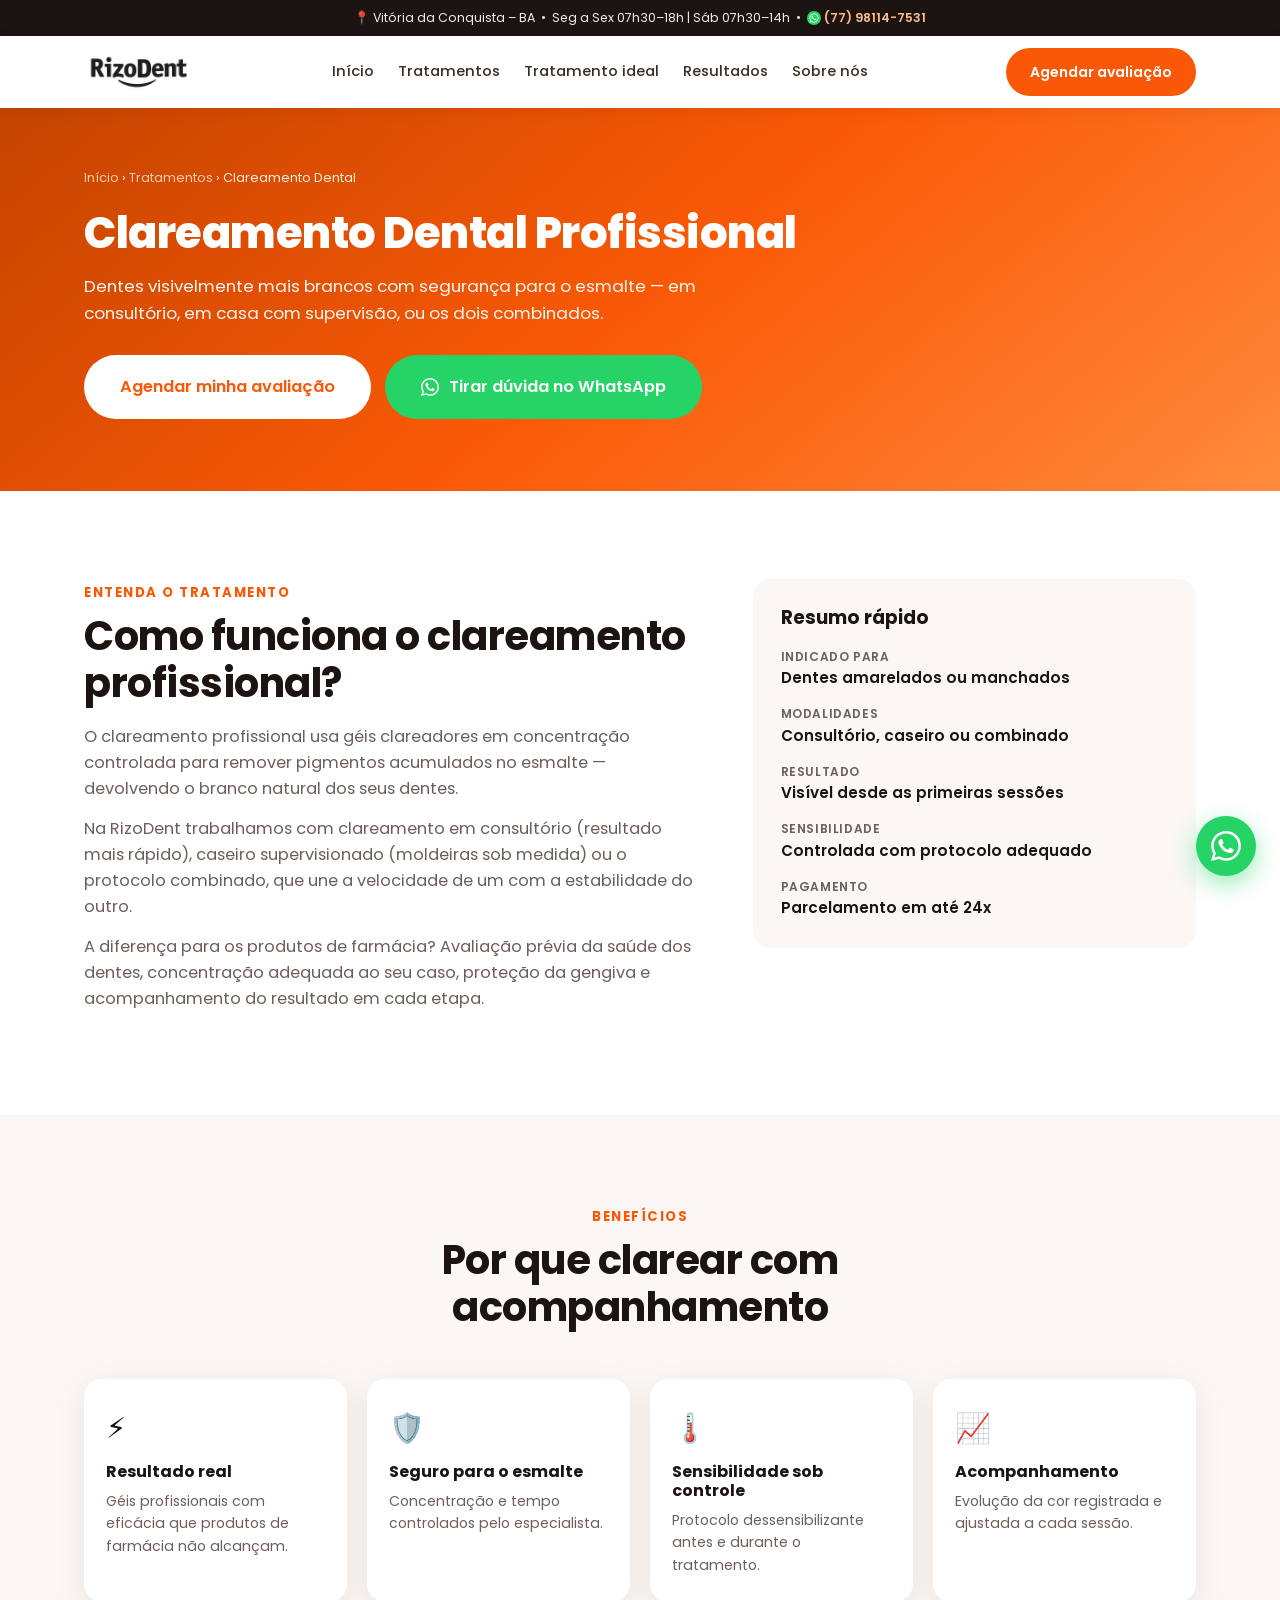
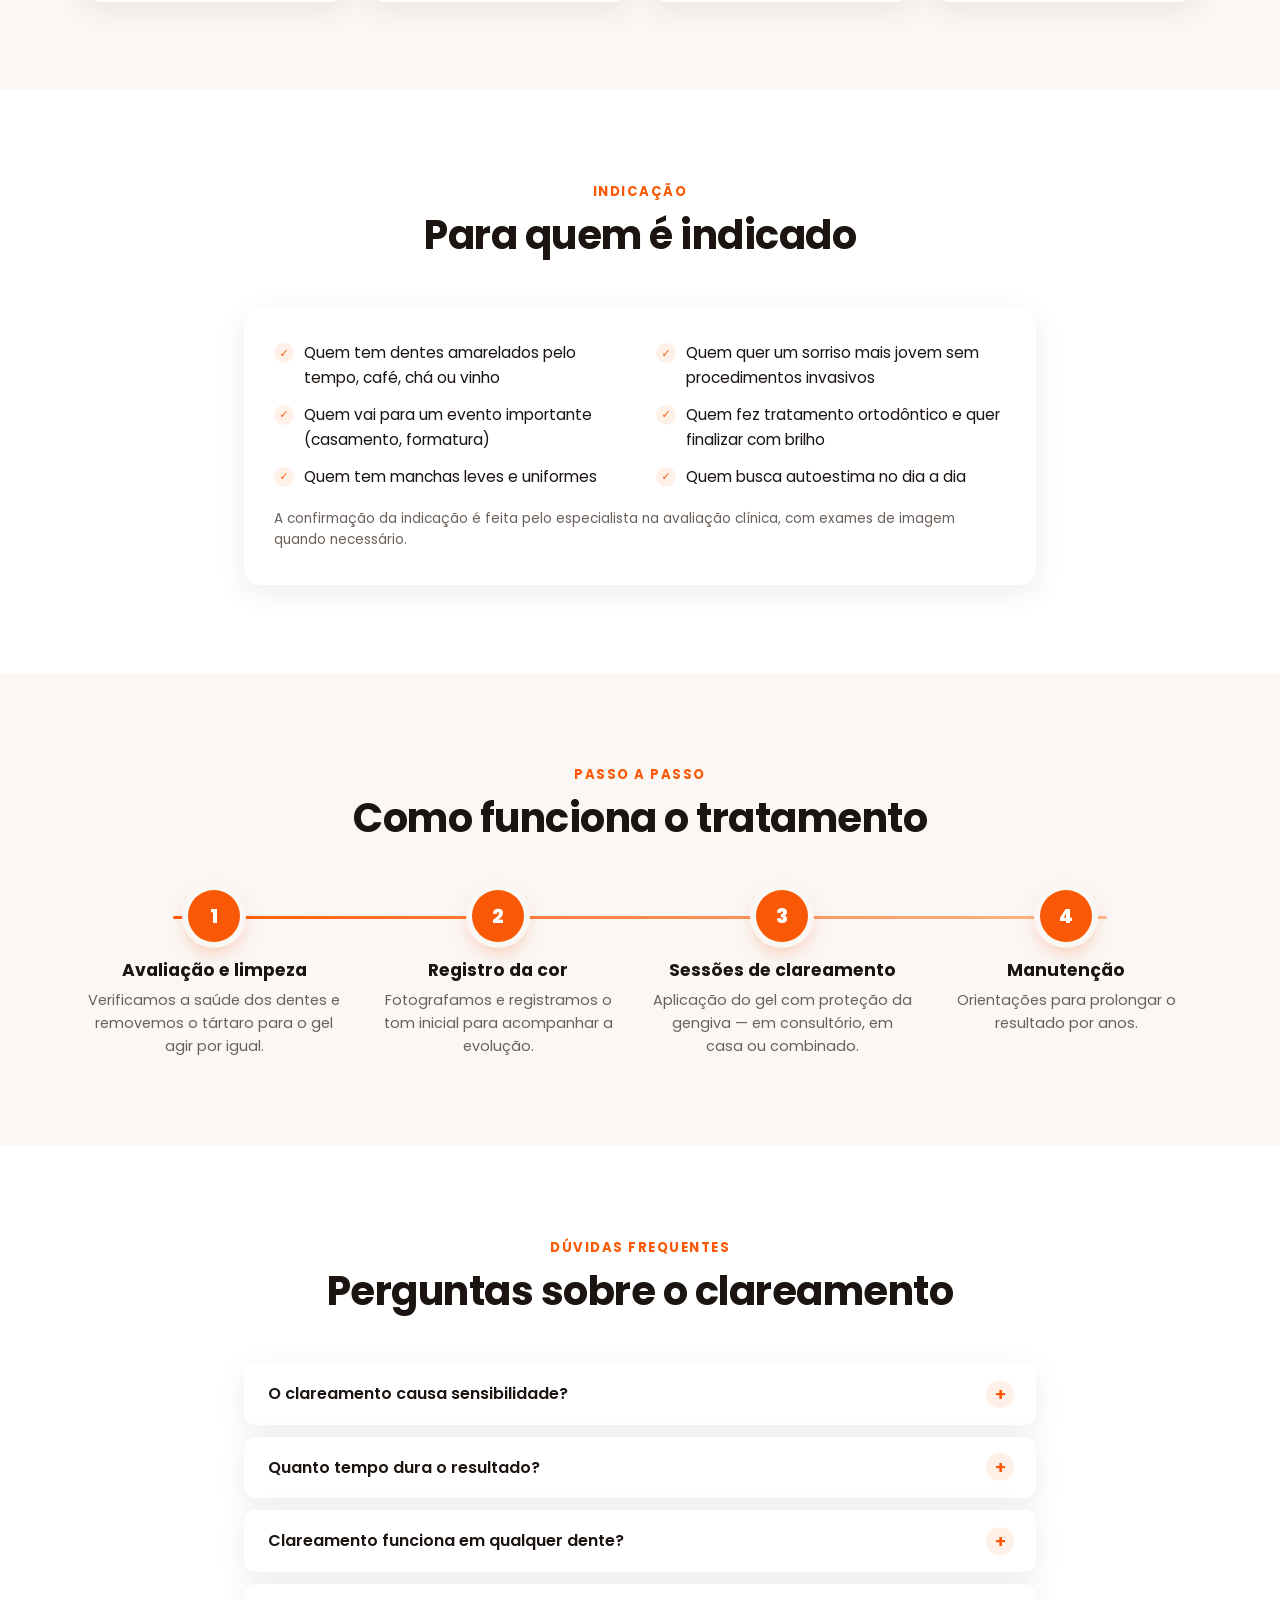
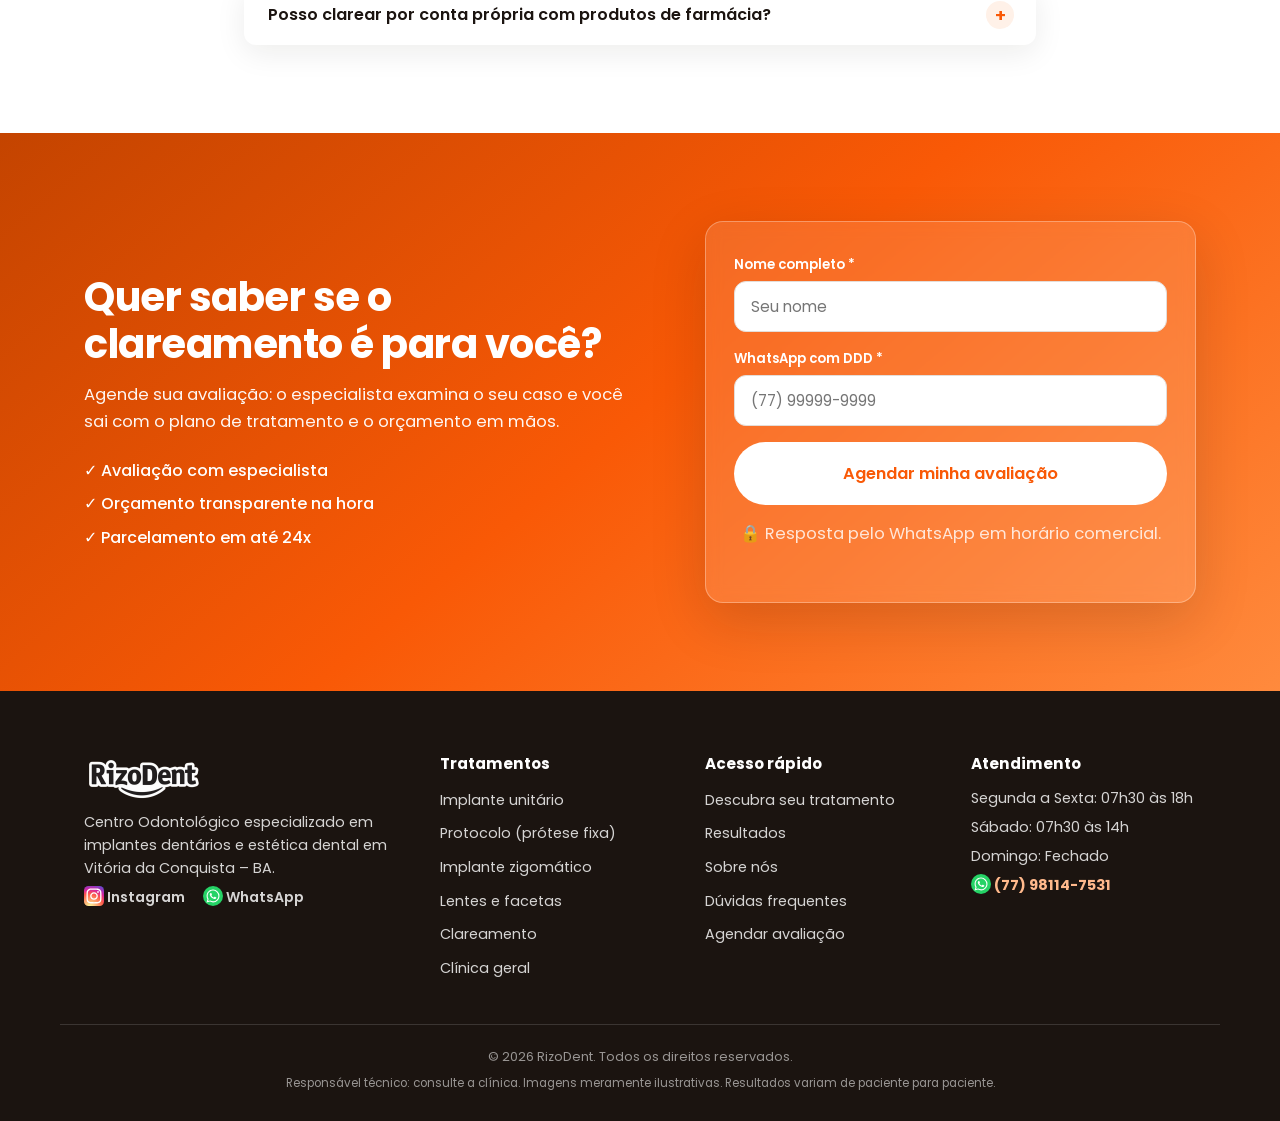
==== commit b69ca575: "Substitui Overdenture por Implante Zigomático e aplica ícones oficiais de WhatsApp e Instagram Co-Au" ====
--- a/clareamento.html
+++ b/clareamento.html
@@ -8,12 +8,12 @@
   <link rel="preconnect" href="https://fonts.googleapis.com">
   <link rel="preconnect" href="https://fonts.gstatic.com" crossorigin>
   <link href="https://fonts.googleapis.com/css2?family=Poppins:wght@400;500;600;700;800;900&display=swap" rel="stylesheet">
-  <link rel="stylesheet" href="css/style.css">
+  <link rel="stylesheet" href="css/style.css?v=3">
 </head>
 <body>
 
   <div class="topbar">
-    <p>📍 Vitória da Conquista – BA&ensp;•&ensp;Seg a Sex 07h30–18h | Sáb 07h30–14h&ensp;•&ensp;<a href="https://wa.me/5577981147531" target="_blank" rel="noopener">(77) 98114-7531</a></p>
+    <p>📍 Vitória da Conquista – BA&ensp;•&ensp;Seg a Sex 07h30–18h | Sáb 07h30–14h&ensp;•&ensp;<a href="https://wa.me/5577981147531" target="_blank" rel="noopener"><img class="icon-img icon-img--sm" src="img/whatsapp.svg" alt=""> (77) 98114-7531</a></p>
   </div>
 
   <header class="header" id="header">
@@ -44,7 +44,7 @@
         <div class="page-hero__actions">
           <a href="#agendar" class="btn btn--light btn--lg">Agendar minha avaliação</a>
           <a href="https://wa.me/5577981147531?text=Ol%C3%A1!%20Quero%20saber%20mais%20sobre%20o%20clareamento%20dental."
-             class="btn btn--whatsapp btn--lg" target="_blank" rel="noopener">Tirar dúvida no WhatsApp</a>
+             class="btn btn--whatsapp btn--lg" target="_blank" rel="noopener"><svg viewBox="0 0 24 24" width="18" height="18" fill="currentColor" aria-hidden="true"><path d="M17.472 14.382c-.297-.149-1.758-.867-2.03-.967-.273-.099-.471-.148-.67.15-.197.297-.767.966-.94 1.164-.173.199-.347.223-.644.075-.297-.15-1.255-.463-2.39-1.475-.883-.788-1.48-1.761-1.653-2.059-.173-.297-.018-.458.13-.606.134-.133.298-.347.446-.52.149-.174.198-.298.298-.497.099-.198.05-.371-.025-.52-.075-.149-.669-1.612-.916-2.207-.242-.579-.487-.5-.669-.51-.173-.008-.371-.01-.57-.01-.198 0-.52.074-.792.372-.272.297-1.04 1.016-1.04 2.479 0 1.462 1.065 2.875 1.213 3.074.149.198 2.096 3.2 5.077 4.487.709.306 1.262.489 1.694.625.712.227 1.36.195 1.871.118.571-.085 1.758-.719 2.006-1.413.248-.694.248-1.289.173-1.413-.074-.124-.272-.198-.57-.347m-5.421 7.403h-.004a9.87 9.87 0 01-5.031-1.378l-.361-.214-3.741.982.998-3.648-.235-.374a9.86 9.86 0 01-1.51-5.26c.001-5.45 4.436-9.884 9.888-9.884 2.64 0 5.122 1.03 6.988 2.898a9.825 9.825 0 012.893 6.994c-.003 5.45-4.437 9.884-9.885 9.884m8.413-18.297A11.815 11.815 0 0012.05 0C5.495 0 .16 5.335.157 11.892c0 2.096.547 4.142 1.588 5.945L.057 24l6.305-1.654a11.882 11.882 0 005.683 1.448h.005c6.554 0 11.89-5.335 11.893-11.893a11.821 11.821 0 00-3.48-8.413Z"/></svg> Tirar dúvida no WhatsApp</a>
         </div>
       </div>
     </section>
@@ -206,8 +206,8 @@
         <p class="logo logo--footer"><img src="img/logo-rizodent.png" alt="RizoDent"></p>
         <p>Centro Odontológico especializado em implantes dentários e estética dental em Vitória da Conquista – BA.</p>
         <div class="footer__social">
-          <a href="https://instagram.com/rizodentclinicas" target="_blank" rel="noopener" aria-label="Instagram">📸 Instagram</a>
-          <a href="https://wa.me/5577981147531" target="_blank" rel="noopener" aria-label="WhatsApp">💬 WhatsApp</a>
+          <a href="https://instagram.com/rizodentclinicas" target="_blank" rel="noopener" aria-label="Instagram"><img class="icon-img" src="img/instagram.svg" alt=""> Instagram</a>
+          <a href="https://wa.me/5577981147531" target="_blank" rel="noopener" aria-label="WhatsApp"><img class="icon-img" src="img/whatsapp.svg" alt=""> WhatsApp</a>
         </div>
       </div>
       <div>
@@ -215,7 +215,7 @@
         <ul>
           <li><a href="implante-unitario.html">Implante unitário</a></li>
           <li><a href="protocolo.html">Protocolo (prótese fixa)</a></li>
-          <li><a href="overdenture.html">Overdenture</a></li>
+          <li><a href="implante-zigomatico.html">Implante zigomático</a></li>
           <li><a href="lentes-e-facetas.html">Lentes e facetas</a></li>
           <li><a href="clareamento.html">Clareamento</a></li>
           <li><a href="clinica-geral.html">Clínica geral</a></li>
@@ -236,7 +236,7 @@
         <p>Segunda a Sexta: 07h30 às 18h</p>
         <p>Sábado: 07h30 às 14h</p>
         <p>Domingo: Fechado</p>
-        <p class="footer__phone"><a href="https://wa.me/5577981147531" target="_blank" rel="noopener">(77) 98114-7531</a></p>
+        <p class="footer__phone"><a href="https://wa.me/5577981147531" target="_blank" rel="noopener"><img class="icon-img" src="img/whatsapp.svg" alt="WhatsApp"> (77) 98114-7531</a></p>
       </div>
     </div>
     <div class="container footer__bottom">
--- a/css/style.css
+++ b/css/style.css
@@ -118,6 +118,14 @@
 .logo span { color: var(--orange); }
 .logo img { height: 44px; width: auto; display: block; }
 .logo--footer img { height: 48px; }
+
+.icon-img {
+  height: 20px;
+  width: 20px;
+  display: inline-block;
+  vertical-align: -4px;
+}
+.icon-img--sm { height: 14px; width: 14px; vertical-align: -3px; }
 .nav { display: flex; gap: 24px; }
 .nav a {
   text-decoration: none;
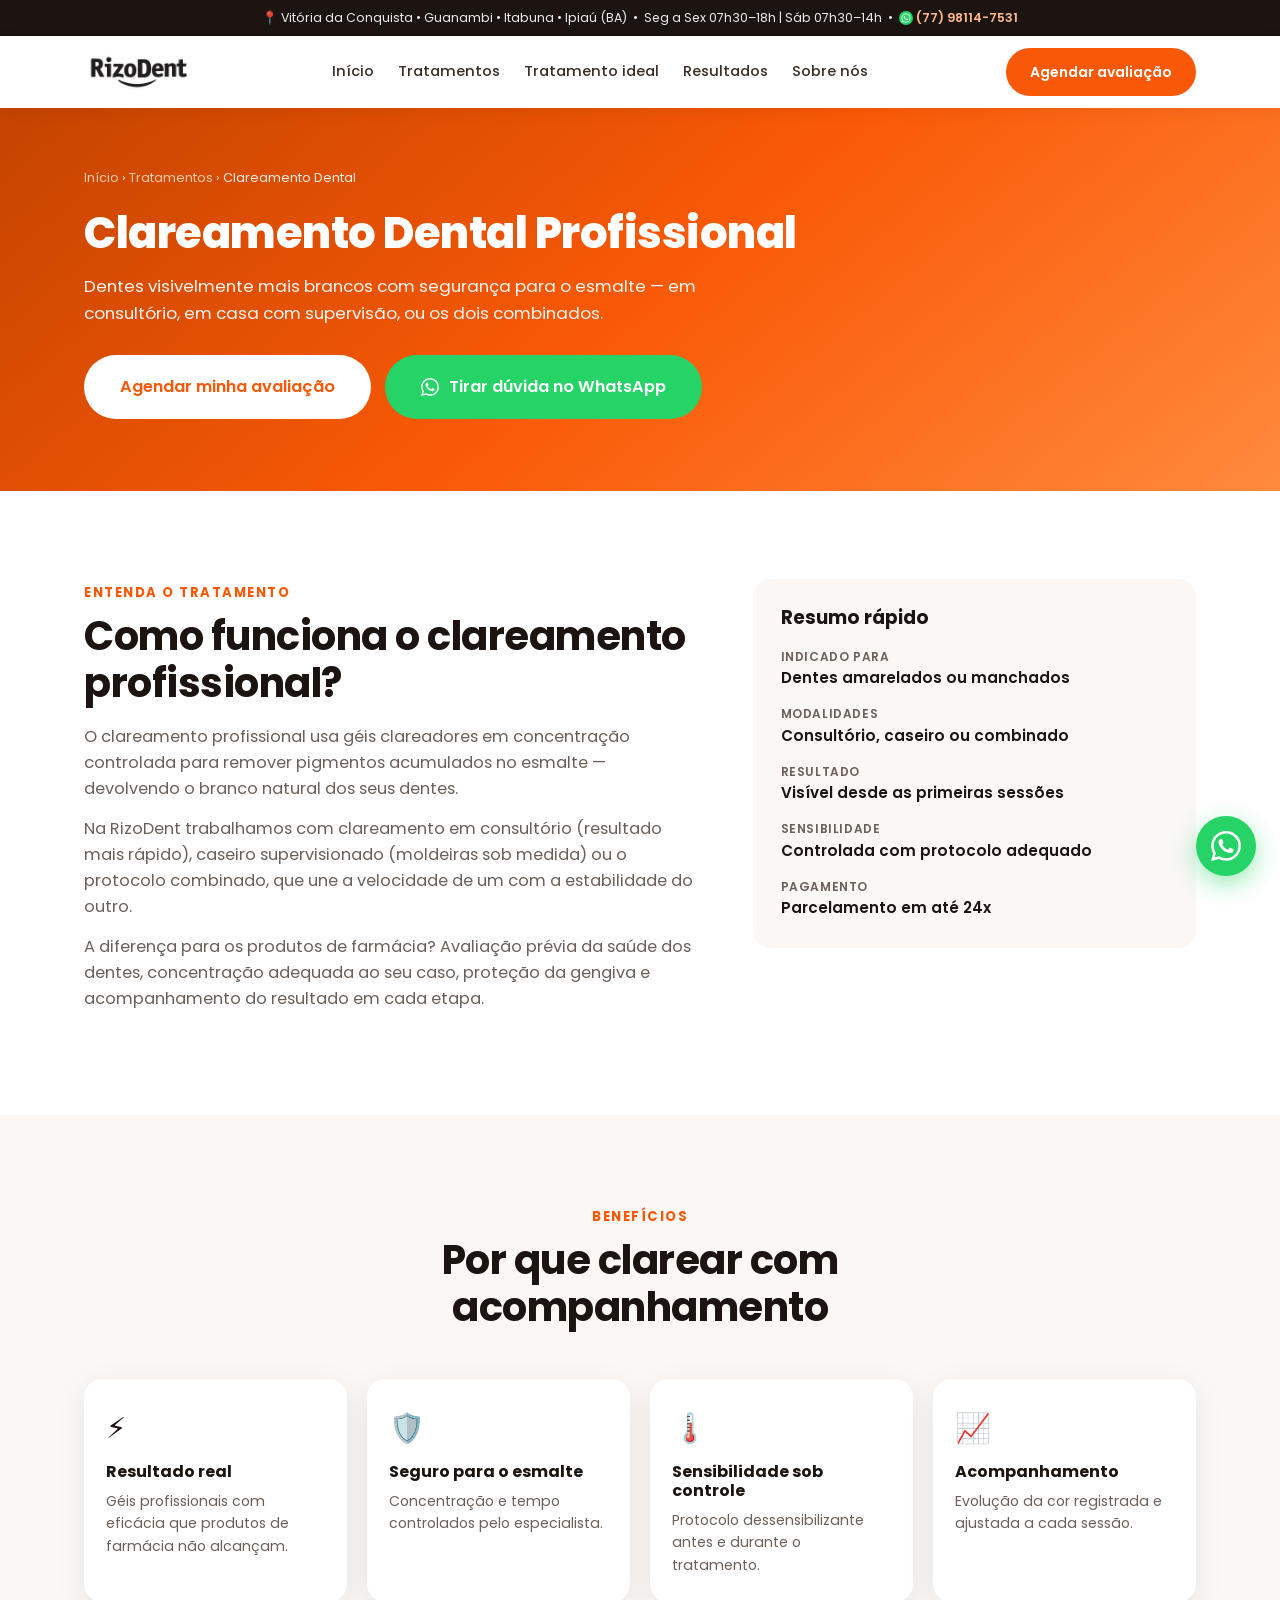
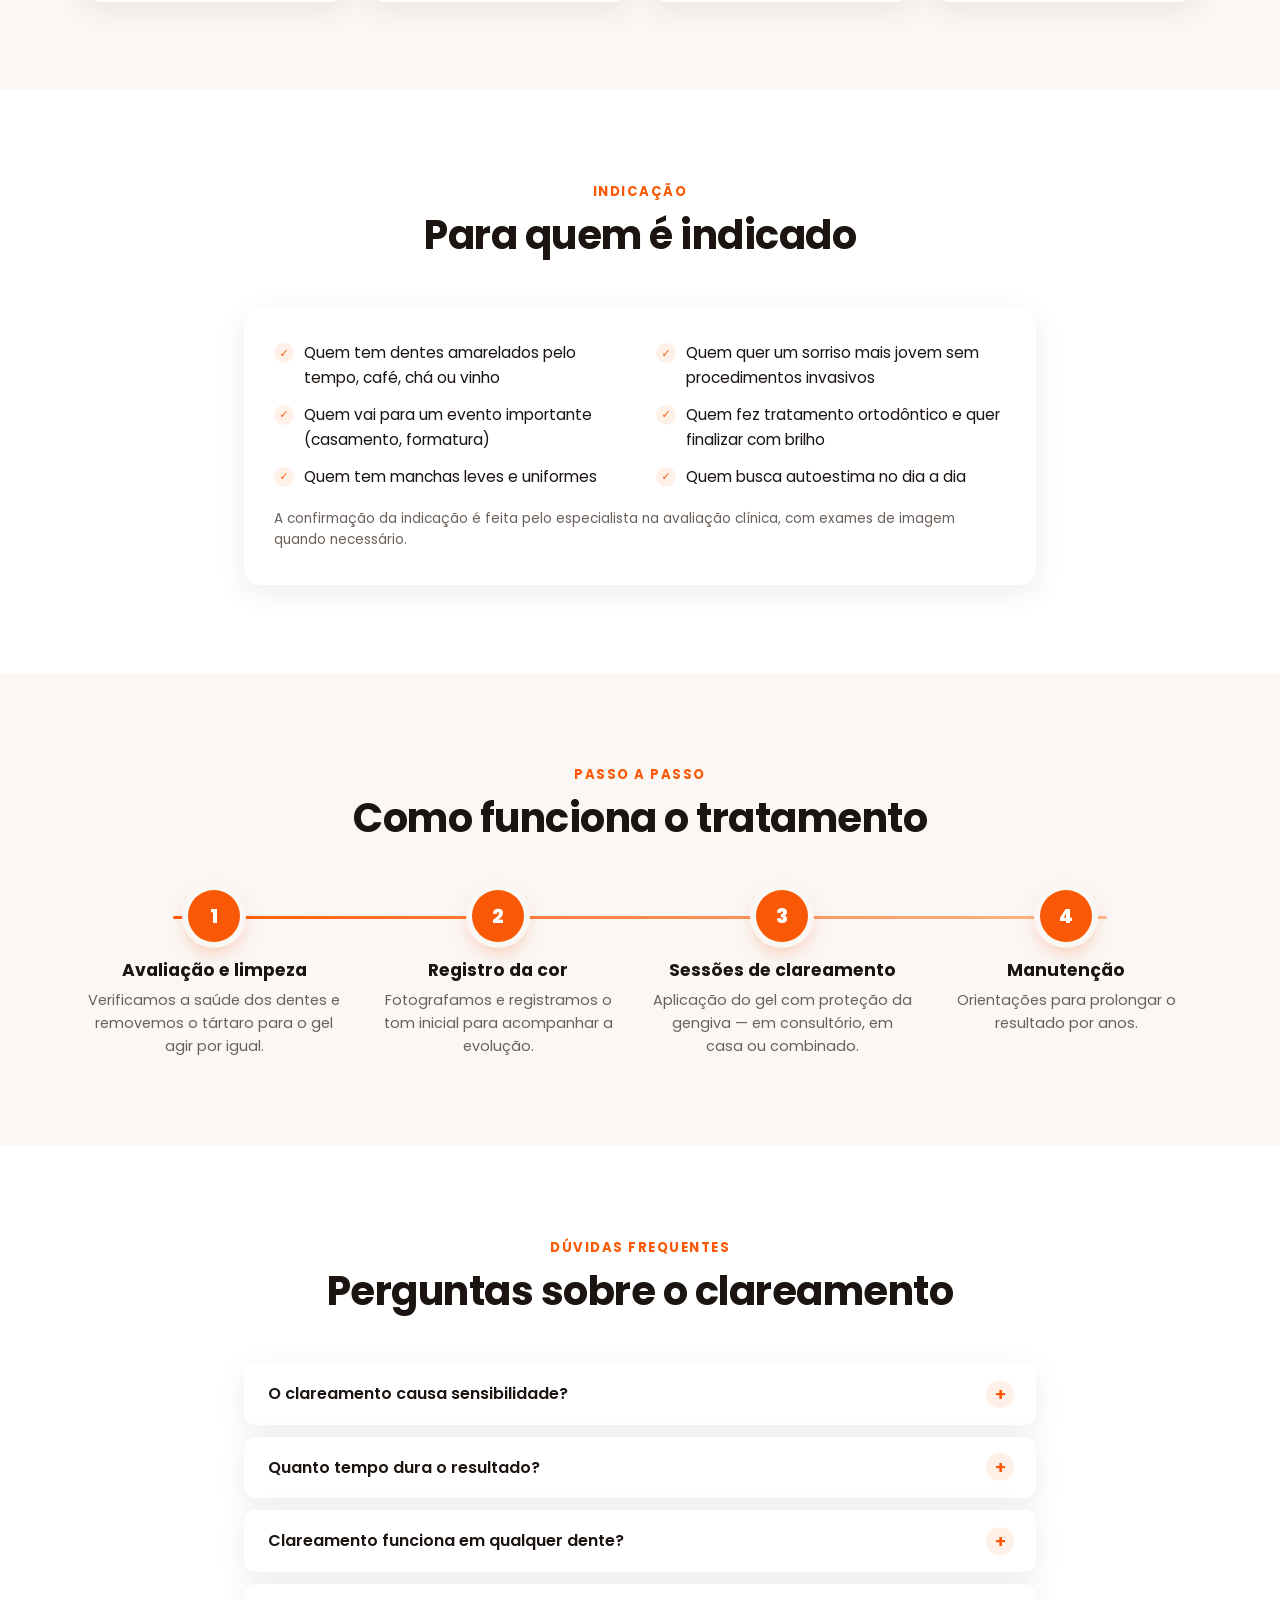
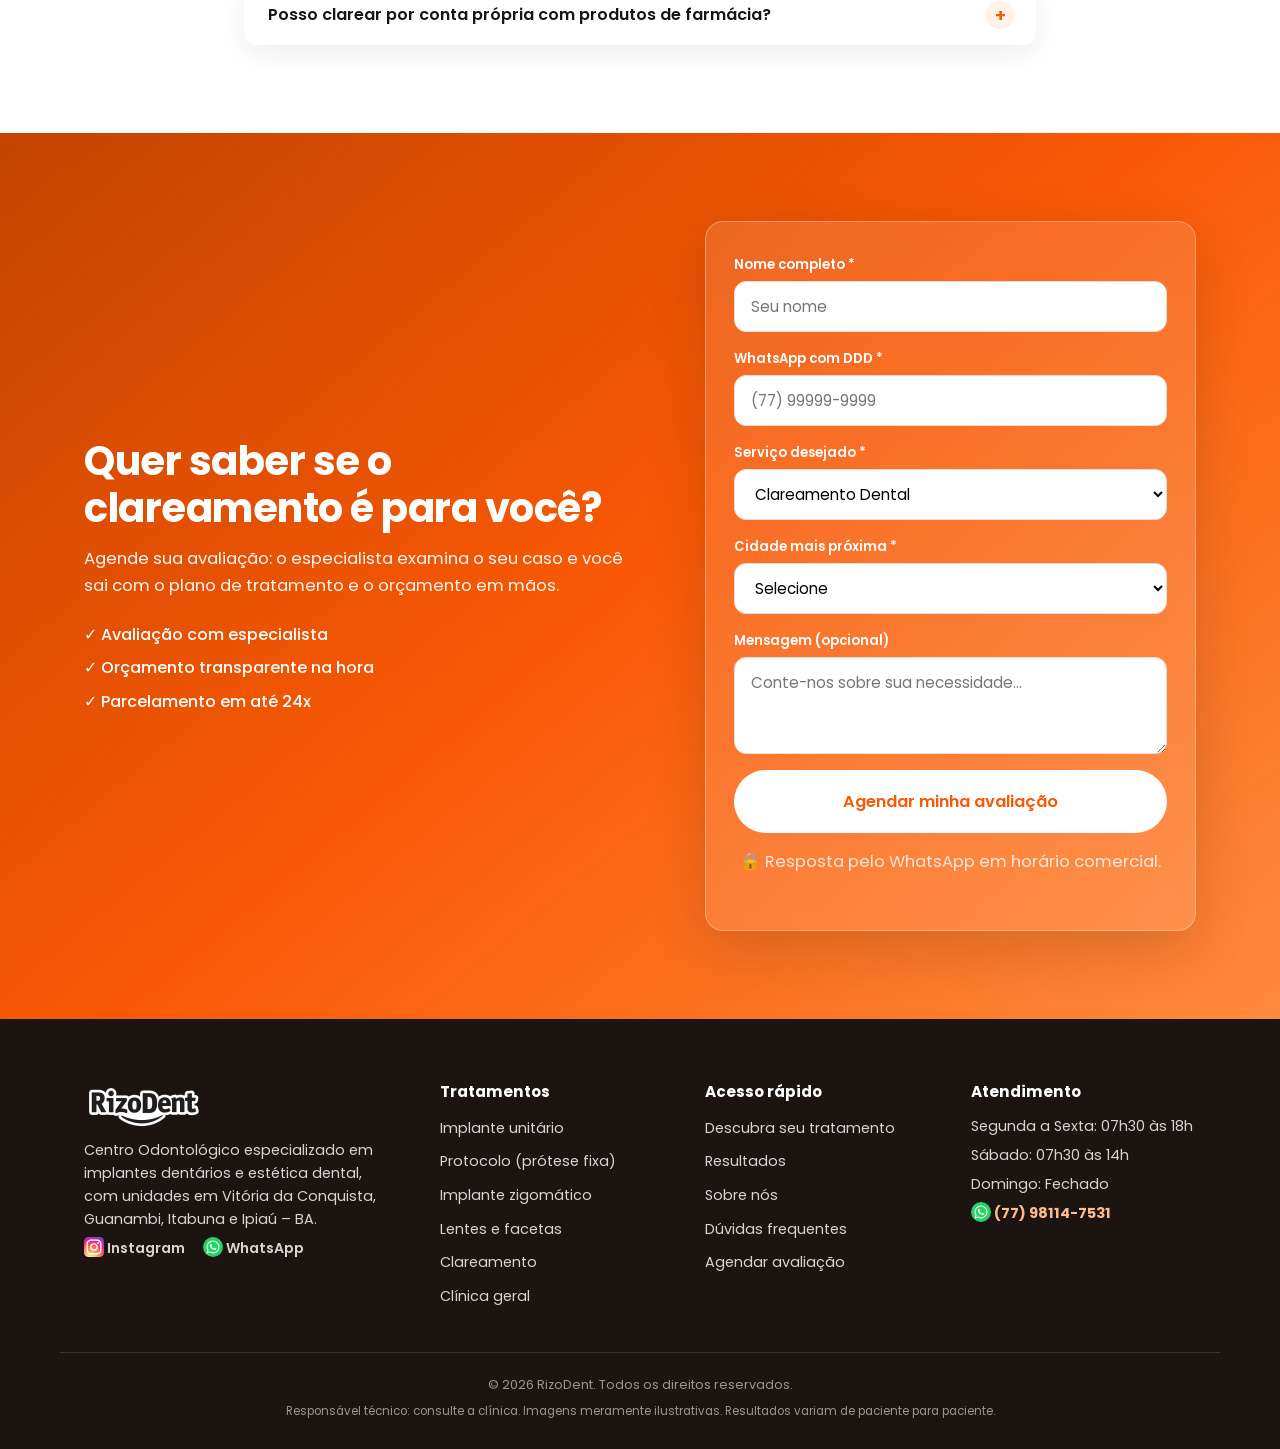
==== commit be952b3a: "Formulários com serviço/cidade obrigatórios, 4 unidades na Bahia e copy objetiva no hero - Todos os " ====
--- a/clareamento.html
+++ b/clareamento.html
@@ -3,17 +3,17 @@
 <head>
   <meta charset="UTF-8">
   <meta name="viewport" content="width=device-width, initial-scale=1.0">
-  <title>Clareamento Dental | RizoDent — Vitória da Conquista</title>
-  <meta name="description" content="Clareamento dental profissional na RizoDent em Vitória da Conquista: protocolo seguro e acompanhado para um sorriso mais branco.">
+  <title>Clareamento Dental | RizoDent — Bahia</title>
+  <meta name="description" content="Clareamento dental profissional na RizoDent, com unidades em Vitória da Conquista, Guanambi, Itabuna e Ipiaú: protocolo seguro e acompanhado para um sorriso mais branco.">
   <link rel="preconnect" href="https://fonts.googleapis.com">
   <link rel="preconnect" href="https://fonts.gstatic.com" crossorigin>
   <link href="https://fonts.googleapis.com/css2?family=Poppins:wght@400;500;600;700;800;900&display=swap" rel="stylesheet">
-  <link rel="stylesheet" href="css/style.css?v=3">
+  <link rel="stylesheet" href="css/style.css?v=4">
 </head>
 <body>
 
   <div class="topbar">
-    <p>📍 Vitória da Conquista – BA&ensp;•&ensp;Seg a Sex 07h30–18h | Sáb 07h30–14h&ensp;•&ensp;<a href="https://wa.me/5577981147531" target="_blank" rel="noopener"><img class="icon-img icon-img--sm" src="img/whatsapp.svg" alt=""> (77) 98114-7531</a></p>
+    <p>📍 Vitória da Conquista • Guanambi • Itabuna • Ipiaú (BA)&ensp;•&ensp;Seg a Sex 07h30–18h | Sáb 07h30–14h&ensp;•&ensp;<a href="https://wa.me/5577981147531" target="_blank" rel="noopener"><img class="icon-img icon-img--sm" src="img/whatsapp.svg" alt=""> (77) 98114-7531</a></p>
   </div>
 
   <header class="header" id="header">
@@ -185,12 +185,41 @@
         </div>
         <form class="form form--final lead-form reveal" data-interesse="Clareamento Dental" novalidate>
           <div class="form__field">
-            <label for="nome">Nome completo *</label>
-            <input type="text" id="nome" name="nome" placeholder="Seu nome" required autocomplete="name">
-          </div>
-          <div class="form__field">
-            <label for="telefone">WhatsApp com DDD *</label>
-            <input type="tel" id="telefone" name="telefone" placeholder="(77) 99999-9999" required inputmode="numeric" autocomplete="tel">
+            <label for="f-nome">Nome completo *</label>
+            <input type="text" id="f-nome" name="nome" placeholder="Seu nome" required autocomplete="name">
+          </div>
+          <div class="form__field">
+            <label for="f-telefone">WhatsApp com DDD *</label>
+            <input type="tel" id="f-telefone" name="telefone" placeholder="(77) 99999-9999" required inputmode="numeric" autocomplete="tel">
+          </div>
+          <div class="form__field">
+            <label for="f-servico">Serviço desejado *</label>
+            <select id="f-servico" name="servico" required>
+              <option value="">Selecione</option>
+              <option>Implante Dentário</option>
+              <option>Prótese Dentária</option>
+              <option selected>Clareamento Dental</option>
+              <option>Facetas Dentárias</option>
+              <option>Lente de Contato Dental</option>
+              <option>Aparelho Ortodôntico</option>
+              <option>Tratamento de Canal (Endodontia)</option>
+              <option>Extração Dentária</option>
+              <option>Limpeza Dentária (Profilaxia)</option>
+            </select>
+          </div>
+          <div class="form__field">
+            <label for="f-cidade">Cidade mais próxima *</label>
+            <select id="f-cidade" name="cidade" required>
+              <option value="">Selecione</option>
+              <option>Vitória da Conquista</option>
+              <option>Guanambi</option>
+              <option>Itabuna</option>
+              <option>Ipiaú</option>
+            </select>
+          </div>
+          <div class="form__field">
+            <label for="f-mensagem">Mensagem (opcional)</label>
+            <textarea id="f-mensagem" name="mensagem" rows="3" placeholder="Conte-nos sobre sua necessidade..."></textarea>
           </div>
           <button type="submit" class="btn btn--light btn--lg btn--block">Agendar minha avaliação</button>
           <p class="form__privacy form__privacy--light">🔒 Resposta pelo WhatsApp em horário comercial.</p>
@@ -204,7 +233,7 @@
     <div class="container footer__grid">
       <div class="footer__brand">
         <p class="logo logo--footer"><img src="img/logo-rizodent.png" alt="RizoDent"></p>
-        <p>Centro Odontológico especializado em implantes dentários e estética dental em Vitória da Conquista – BA.</p>
+        <p>Centro Odontológico especializado em implantes dentários e estética dental, com unidades em Vitória da Conquista, Guanambi, Itabuna e Ipiaú – BA.</p>
         <div class="footer__social">
           <a href="https://instagram.com/rizodentclinicas" target="_blank" rel="noopener" aria-label="Instagram"><img class="icon-img" src="img/instagram.svg" alt=""> Instagram</a>
           <a href="https://wa.me/5577981147531" target="_blank" rel="noopener" aria-label="WhatsApp"><img class="icon-img" src="img/whatsapp.svg" alt=""> WhatsApp</a>
@@ -250,6 +279,6 @@
     <svg viewBox="0 0 24 24" width="30" height="30" fill="#fff" aria-hidden="true"><path d="M17.472 14.382c-.297-.149-1.758-.867-2.03-.967-.273-.099-.471-.148-.67.15-.197.297-.767.966-.94 1.164-.173.199-.347.223-.644.075-.297-.15-1.255-.463-2.39-1.475-.883-.788-1.48-1.761-1.653-2.059-.173-.297-.018-.458.13-.606.134-.133.298-.347.446-.52.149-.174.198-.298.298-.497.099-.198.05-.371-.025-.52-.075-.149-.669-1.612-.916-2.207-.242-.579-.487-.5-.669-.51-.173-.008-.371-.01-.57-.01-.198 0-.52.074-.792.372-.272.297-1.04 1.016-1.04 2.479 0 1.462 1.065 2.875 1.213 3.074.149.198 2.096 3.2 5.077 4.487.709.306 1.262.489 1.694.625.712.227 1.36.195 1.871.118.571-.085 1.758-.719 2.006-1.413.248-.694.248-1.289.173-1.413-.074-.124-.272-.198-.57-.347m-5.421 7.403h-.004a9.87 9.87 0 01-5.031-1.378l-.361-.214-3.741.982.998-3.648-.235-.374a9.86 9.86 0 01-1.51-5.26c.001-5.45 4.436-9.884 9.888-9.884 2.64 0 5.122 1.03 6.988 2.898a9.825 9.825 0 012.893 6.994c-.003 5.45-4.437 9.884-9.885 9.884m8.413-18.297A11.815 11.815 0 0012.05 0C5.495 0 .16 5.335.157 11.892c0 2.096.547 4.142 1.588 5.945L.057 24l6.305-1.654a11.882 11.882 0 005.683 1.448h.005c6.554 0 11.89-5.335 11.893-11.893a11.821 11.821 0 00-3.48-8.413Z"/></svg>
   </a>
 
-  <script src="js/main.js"></script>
+  <script src="js/main.js?v=4"></script>
 </body>
 </html>
--- a/css/style.css
+++ b/css/style.css
@@ -249,7 +249,8 @@
   border-color: var(--orange);
   box-shadow: 0 0 0 3px rgba(249, 89, 6, .14);
 }
-.form__field input.invalid { border-color: #e02424; }
+.form__field input.invalid,
+.form__field select.invalid { border-color: #e02424; box-shadow: 0 0 0 3px rgba(224, 36, 36, .12); }
 .form__privacy { font-size: .75rem; color: var(--gray-600); text-align: center; }
 .form__privacy--light { color: rgba(255, 255, 255, .85); }
 
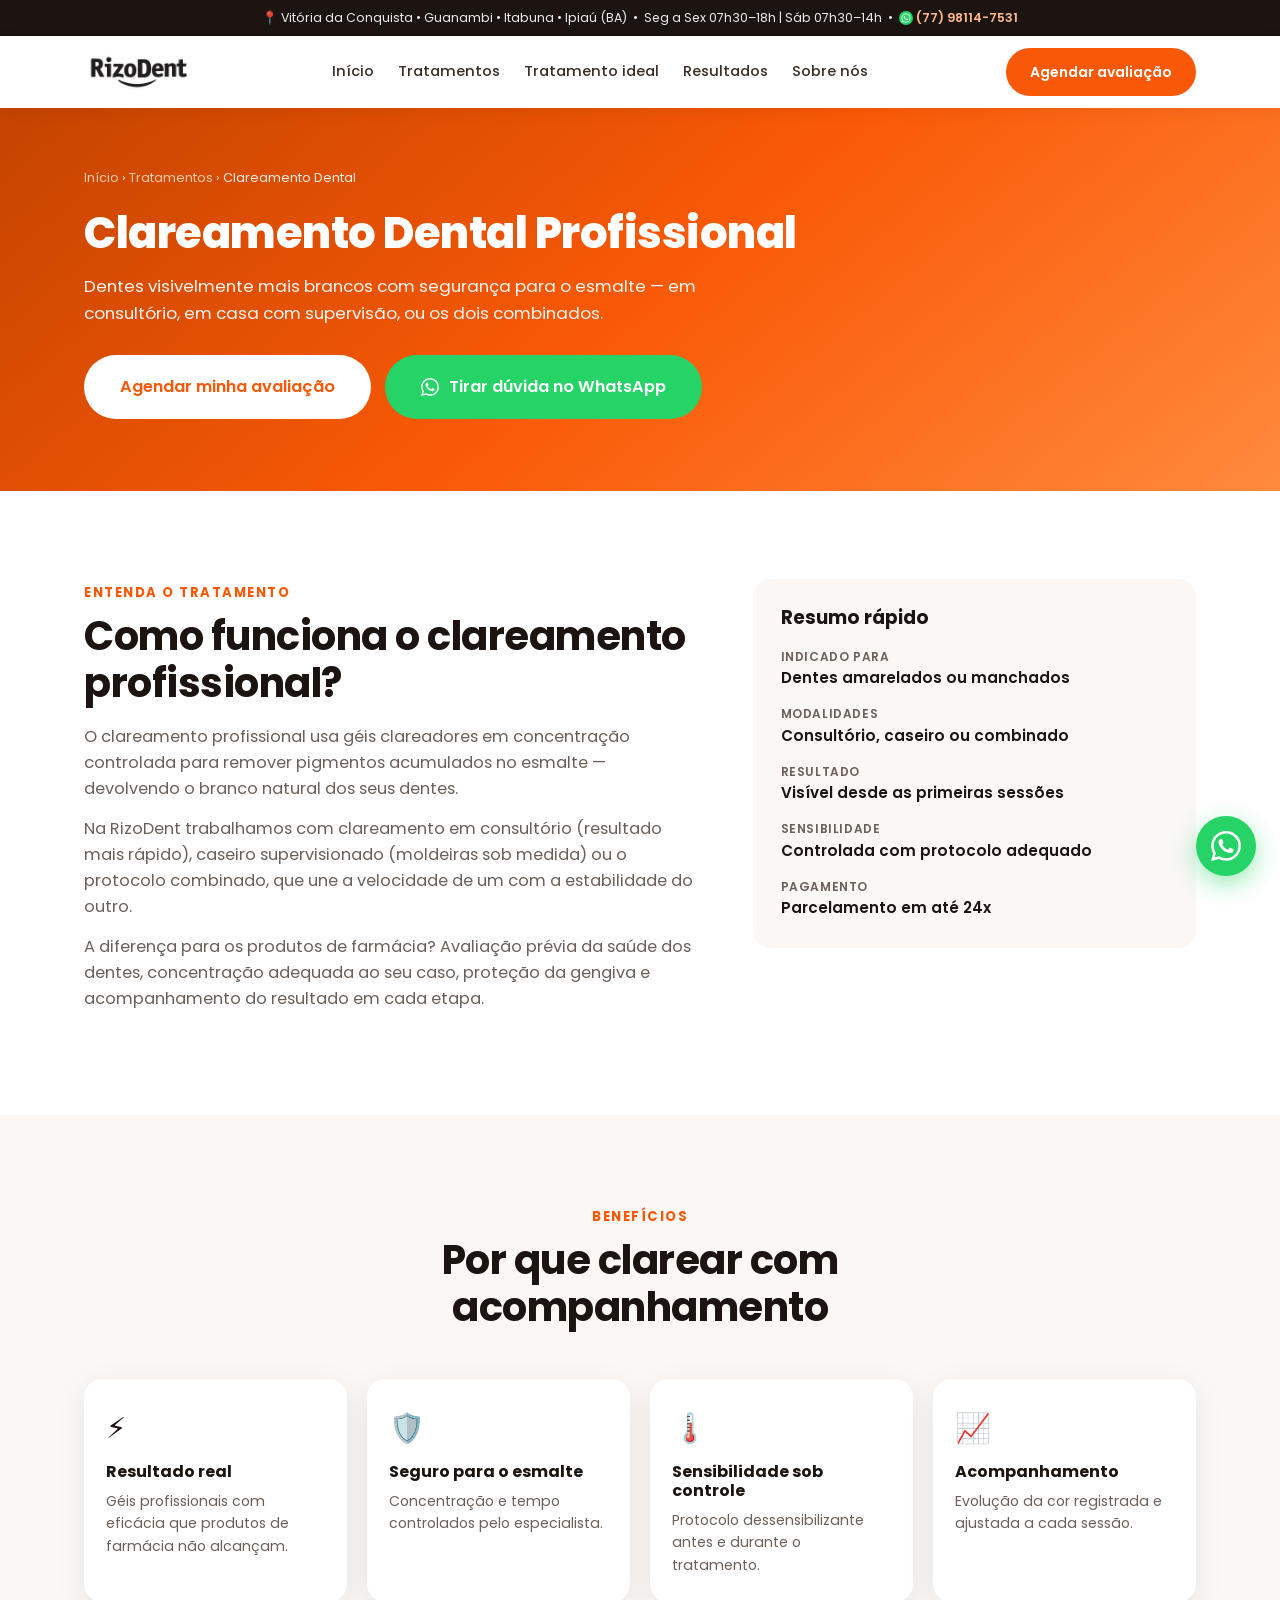
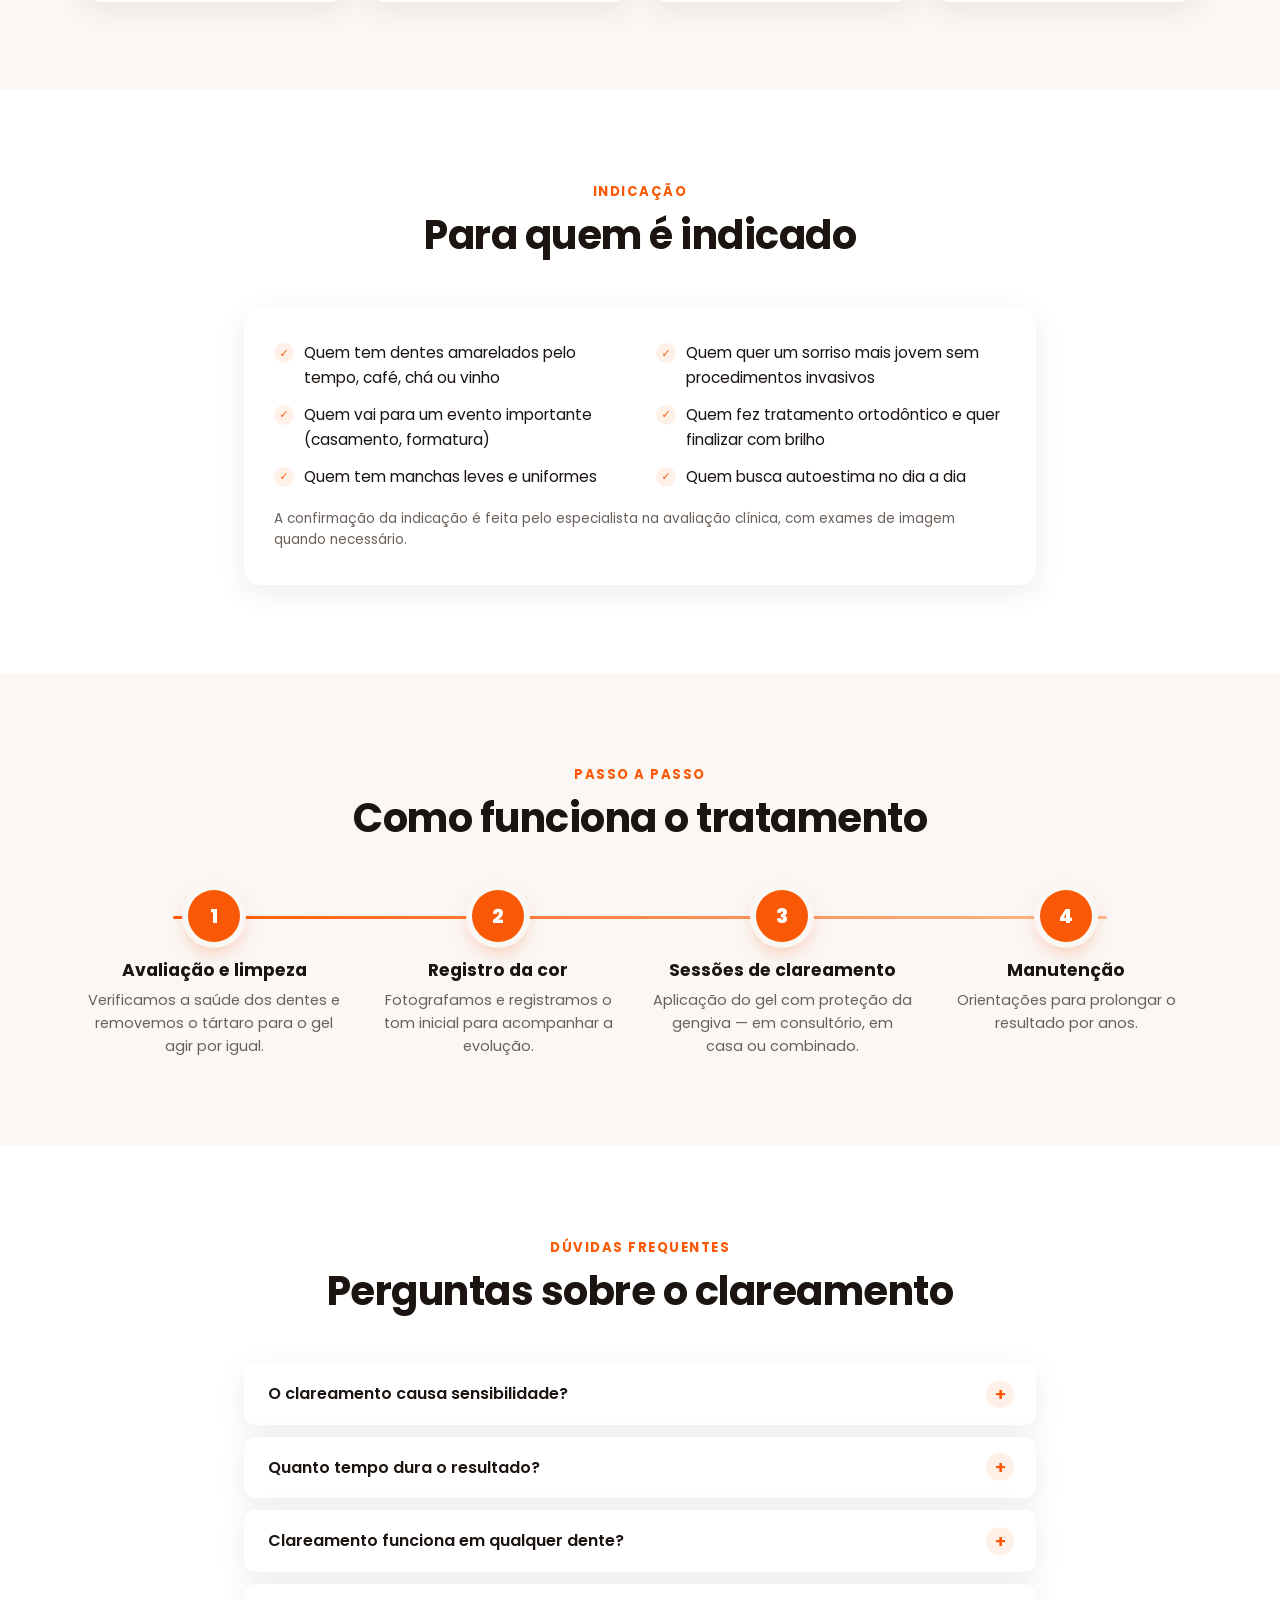
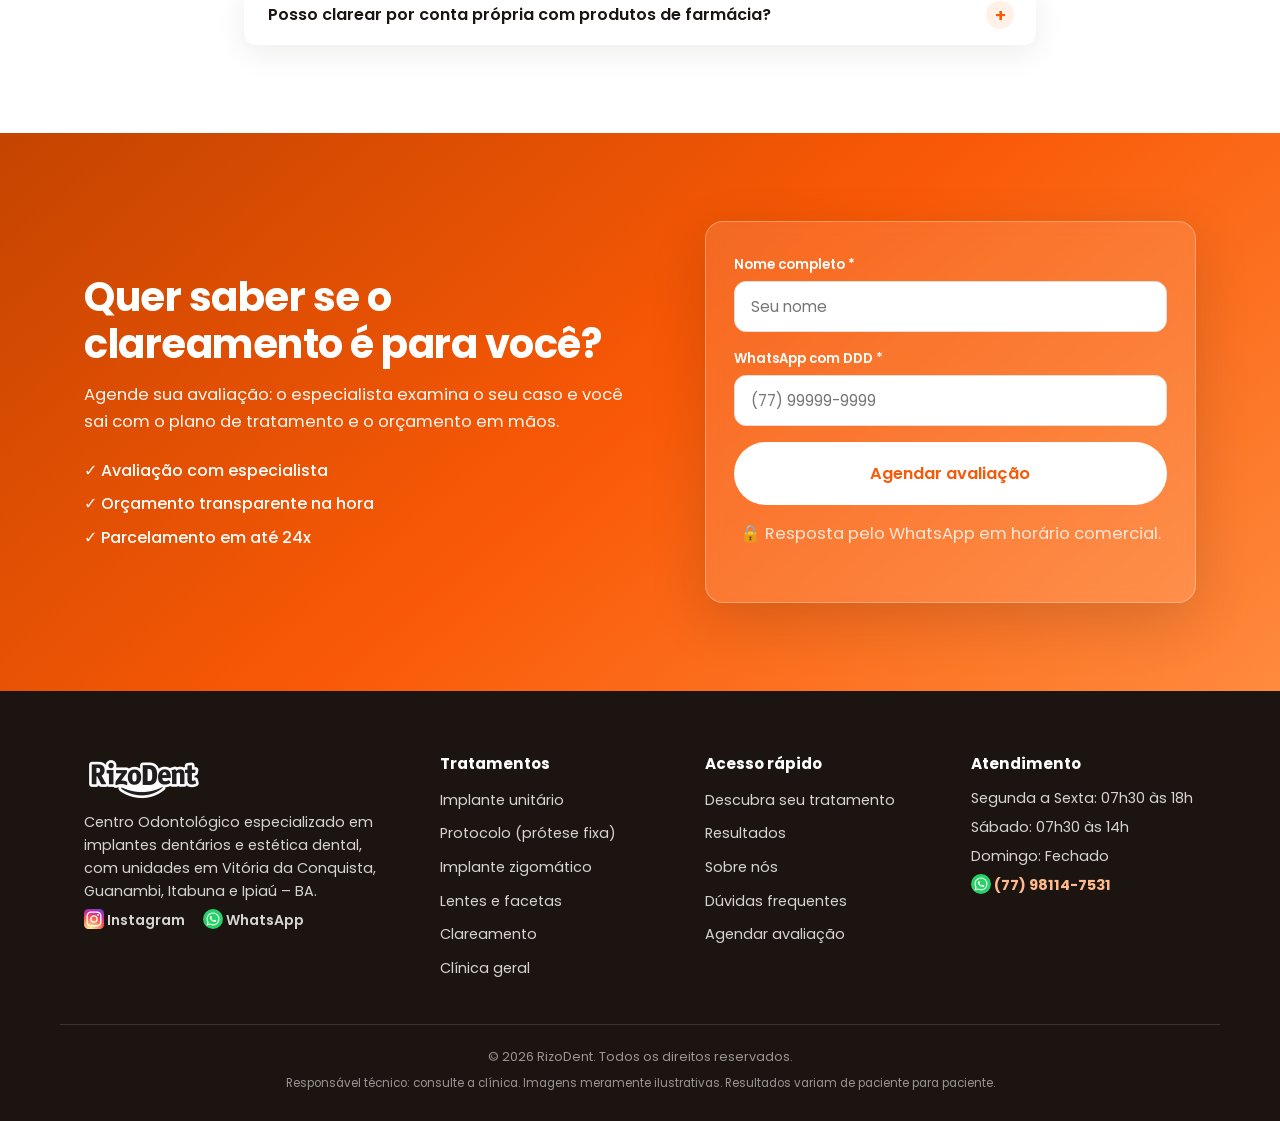
==== commit 6b8b755e: "Agendamento em 2 passos: formulário curto + pop-up com serviço, clínica, dia e horário Formulário vo" ====
--- a/clareamento.html
+++ b/clareamento.html
@@ -8,7 +8,7 @@
   <link rel="preconnect" href="https://fonts.googleapis.com">
   <link rel="preconnect" href="https://fonts.gstatic.com" crossorigin>
   <link href="https://fonts.googleapis.com/css2?family=Poppins:wght@400;500;600;700;800;900&display=swap" rel="stylesheet">
-  <link rel="stylesheet" href="css/style.css?v=4">
+  <link rel="stylesheet" href="css/style.css?v=5">
 </head>
 <body>
 
@@ -183,7 +183,7 @@
             <li>✓ Parcelamento em até 24x</li>
           </ul>
         </div>
-        <form class="form form--final lead-form reveal" data-interesse="Clareamento Dental" novalidate>
+        <form class="form form--final lead-form reveal" novalidate data-servico="Clareamento Dental">
           <div class="form__field">
             <label for="f-nome">Nome completo *</label>
             <input type="text" id="f-nome" name="nome" placeholder="Seu nome" required autocomplete="name">
@@ -192,36 +192,7 @@
             <label for="f-telefone">WhatsApp com DDD *</label>
             <input type="tel" id="f-telefone" name="telefone" placeholder="(77) 99999-9999" required inputmode="numeric" autocomplete="tel">
           </div>
-          <div class="form__field">
-            <label for="f-servico">Serviço desejado *</label>
-            <select id="f-servico" name="servico" required>
-              <option value="">Selecione</option>
-              <option>Implante Dentário</option>
-              <option>Prótese Dentária</option>
-              <option selected>Clareamento Dental</option>
-              <option>Facetas Dentárias</option>
-              <option>Lente de Contato Dental</option>
-              <option>Aparelho Ortodôntico</option>
-              <option>Tratamento de Canal (Endodontia)</option>
-              <option>Extração Dentária</option>
-              <option>Limpeza Dentária (Profilaxia)</option>
-            </select>
-          </div>
-          <div class="form__field">
-            <label for="f-cidade">Cidade mais próxima *</label>
-            <select id="f-cidade" name="cidade" required>
-              <option value="">Selecione</option>
-              <option>Vitória da Conquista</option>
-              <option>Guanambi</option>
-              <option>Itabuna</option>
-              <option>Ipiaú</option>
-            </select>
-          </div>
-          <div class="form__field">
-            <label for="f-mensagem">Mensagem (opcional)</label>
-            <textarea id="f-mensagem" name="mensagem" rows="3" placeholder="Conte-nos sobre sua necessidade..."></textarea>
-          </div>
-          <button type="submit" class="btn btn--light btn--lg btn--block">Agendar minha avaliação</button>
+          <button type="submit" class="btn btn--light btn--lg btn--block">Agendar avaliação</button>
           <p class="form__privacy form__privacy--light">🔒 Resposta pelo WhatsApp em horário comercial.</p>
         </form>
       </div>
@@ -279,6 +250,6 @@
     <svg viewBox="0 0 24 24" width="30" height="30" fill="#fff" aria-hidden="true"><path d="M17.472 14.382c-.297-.149-1.758-.867-2.03-.967-.273-.099-.471-.148-.67.15-.197.297-.767.966-.94 1.164-.173.199-.347.223-.644.075-.297-.15-1.255-.463-2.39-1.475-.883-.788-1.48-1.761-1.653-2.059-.173-.297-.018-.458.13-.606.134-.133.298-.347.446-.52.149-.174.198-.298.298-.497.099-.198.05-.371-.025-.52-.075-.149-.669-1.612-.916-2.207-.242-.579-.487-.5-.669-.51-.173-.008-.371-.01-.57-.01-.198 0-.52.074-.792.372-.272.297-1.04 1.016-1.04 2.479 0 1.462 1.065 2.875 1.213 3.074.149.198 2.096 3.2 5.077 4.487.709.306 1.262.489 1.694.625.712.227 1.36.195 1.871.118.571-.085 1.758-.719 2.006-1.413.248-.694.248-1.289.173-1.413-.074-.124-.272-.198-.57-.347m-5.421 7.403h-.004a9.87 9.87 0 01-5.031-1.378l-.361-.214-3.741.982.998-3.648-.235-.374a9.86 9.86 0 01-1.51-5.26c.001-5.45 4.436-9.884 9.888-9.884 2.64 0 5.122 1.03 6.988 2.898a9.825 9.825 0 012.893 6.994c-.003 5.45-4.437 9.884-9.885 9.884m8.413-18.297A11.815 11.815 0 0012.05 0C5.495 0 .16 5.335.157 11.892c0 2.096.547 4.142 1.588 5.945L.057 24l6.305-1.654a11.882 11.882 0 005.683 1.448h.005c6.554 0 11.89-5.335 11.893-11.893a11.821 11.821 0 00-3.48-8.413Z"/></svg>
   </a>
 
-  <script src="js/main.js?v=4"></script>
+  <script src="js/main.js?v=5"></script>
 </body>
 </html>
--- a/css/style.css
+++ b/css/style.css
@@ -724,6 +724,60 @@
 @keyframes pulse {
   0%, 100% { box-shadow: 0 8px 24px rgba(37, 211, 102, .45), 0 0 0 0 rgba(37, 211, 102, .4); }
   50% { box-shadow: 0 8px 24px rgba(37, 211, 102, .45), 0 0 0 14px rgba(37, 211, 102, 0); }
+}
+
+/* ===== Modal de agendamento ===== */
+.modal-overlay {
+  position: fixed;
+  inset: 0;
+  z-index: 200;
+  background: rgba(27, 20, 16, .6);
+  backdrop-filter: blur(4px);
+  display: grid;
+  place-items: center;
+  padding: 20px;
+  animation: fadeIn .2s ease;
+}
+.modal-overlay[hidden] { display: none; }
+.modal {
+  position: relative;
+  background: var(--white);
+  border-radius: var(--radius);
+  box-shadow: var(--shadow-lg);
+  padding: 34px 30px 28px;
+  width: min(480px, 100%);
+  max-height: 90vh;
+  overflow-y: auto;
+  display: grid;
+  gap: 16px;
+  animation: modalIn .25s ease;
+}
+@keyframes modalIn {
+  from { opacity: 0; transform: translateY(18px) scale(.97); }
+  to { opacity: 1; transform: none; }
+}
+.modal h3 { font-size: 1.3rem; padding-right: 30px; }
+.modal__sub { color: var(--gray-600); font-size: .9rem; margin-top: -10px; }
+.modal__close {
+  position: absolute;
+  top: 14px;
+  right: 14px;
+  width: 36px;
+  height: 36px;
+  border: 0;
+  border-radius: 50%;
+  background: var(--gray-100);
+  color: var(--gray-600);
+  font-size: 1.3rem;
+  line-height: 1;
+  cursor: pointer;
+  transition: background .15s, color .15s;
+}
+.modal__close:hover { background: var(--orange-light); color: var(--orange-dark); }
+.modal__grid { display: grid; grid-template-columns: 1fr 1fr; gap: 14px; }
+@media (max-width: 480px) {
+  .modal { padding: 28px 20px 22px; }
+  .modal__grid { grid-template-columns: 1fr; }
 }
 
 /* ===== Reveal ===== */
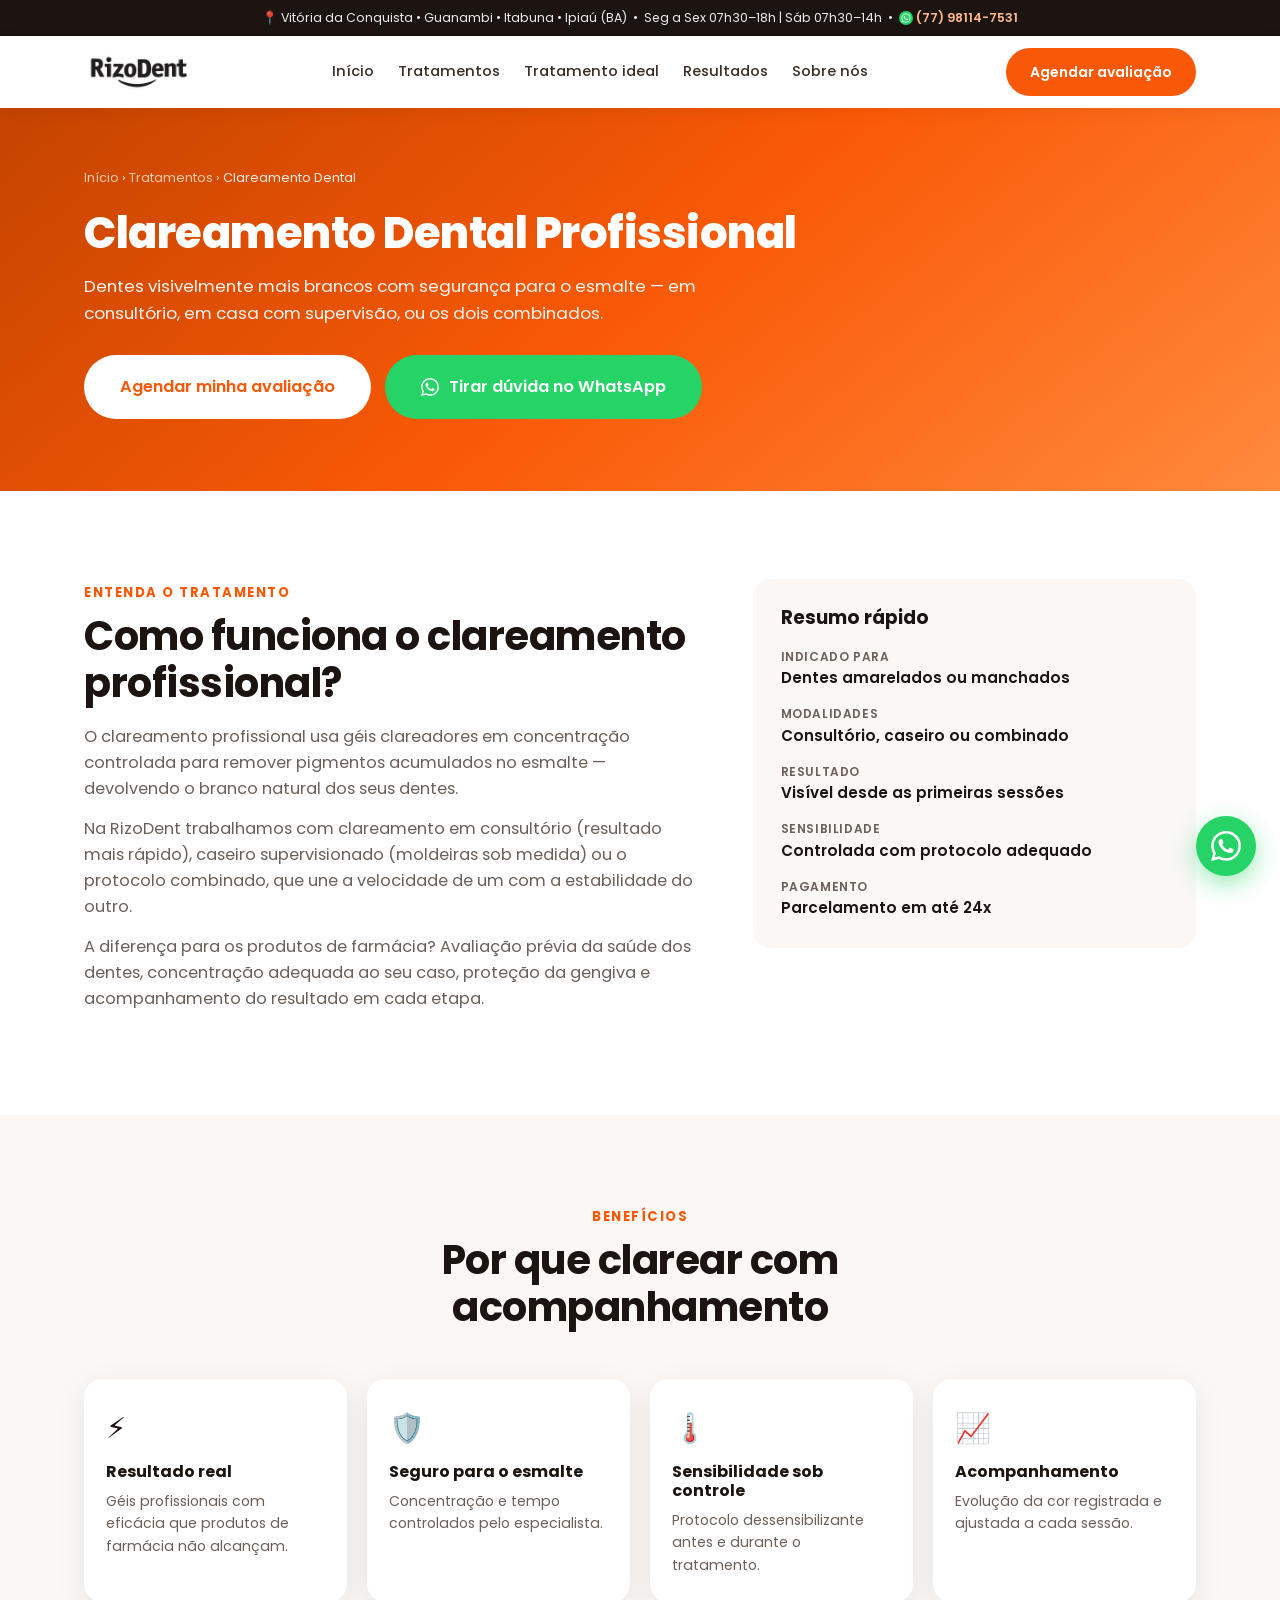
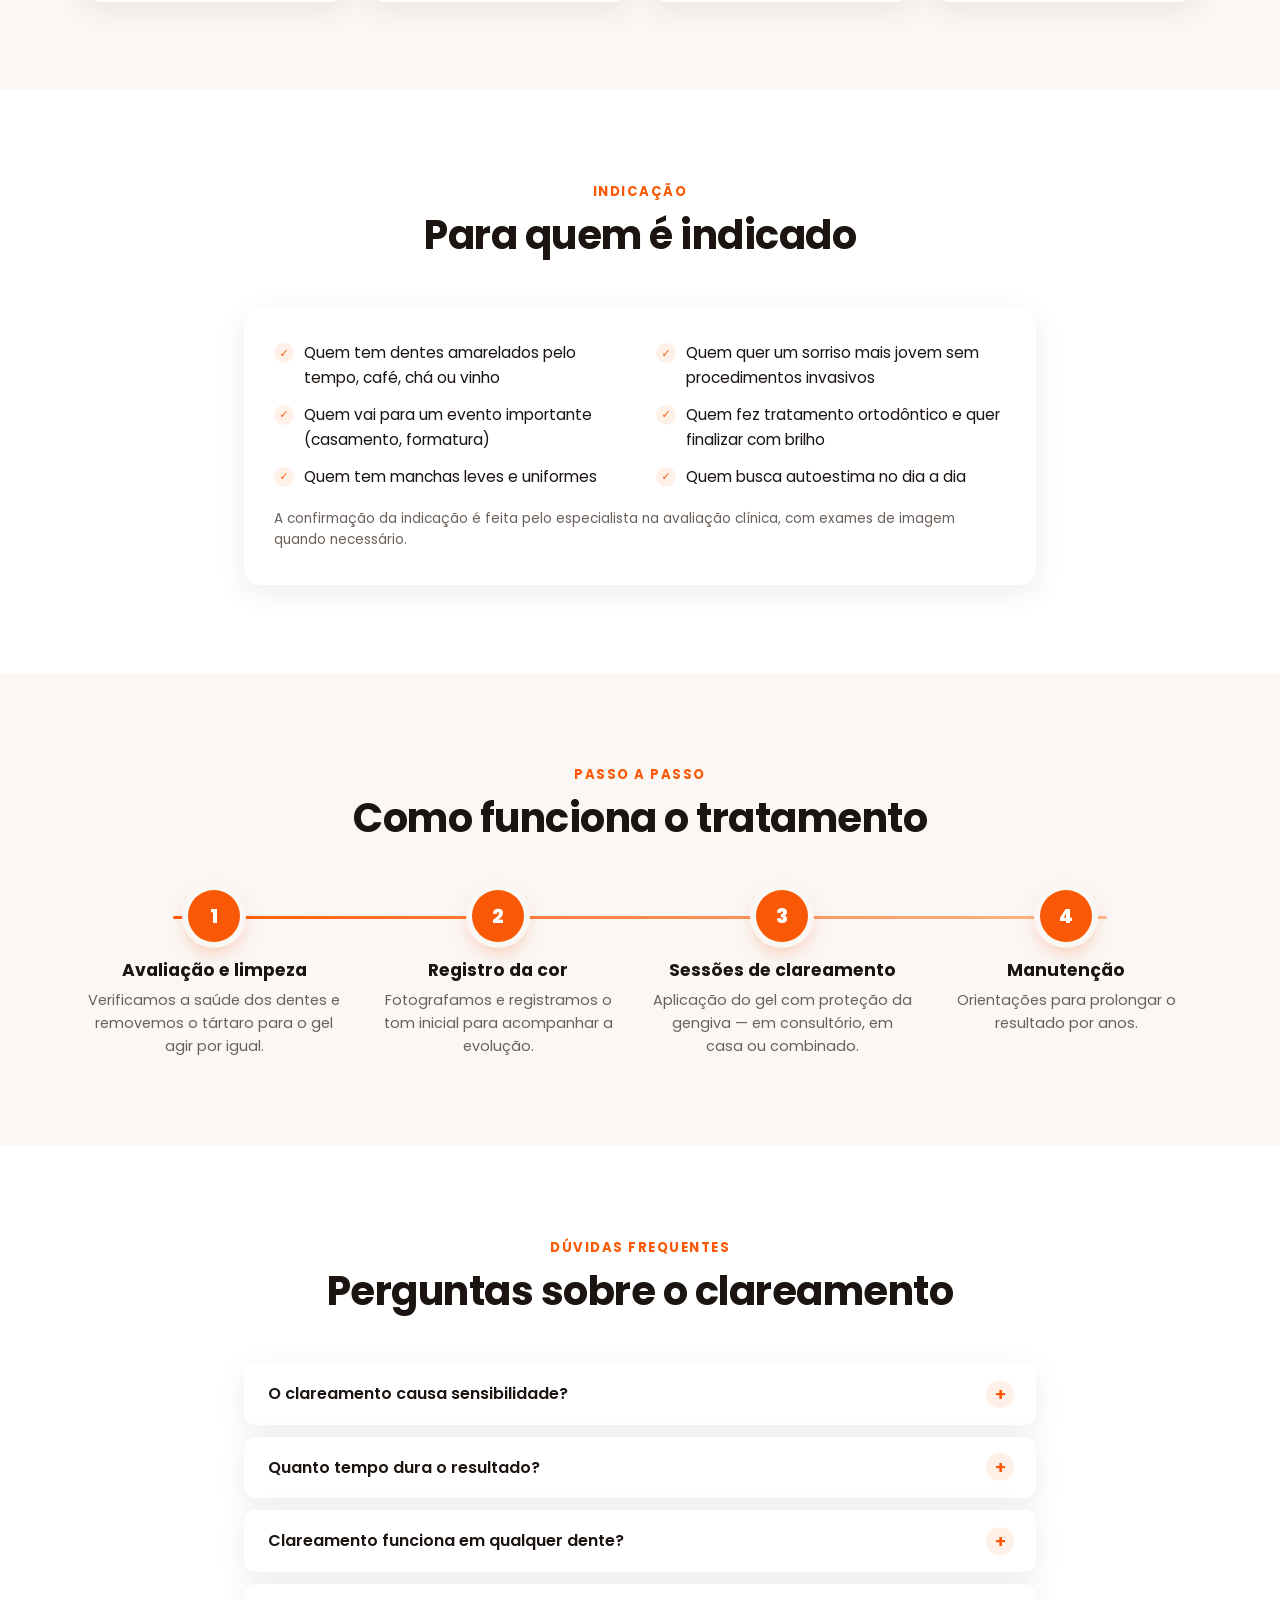
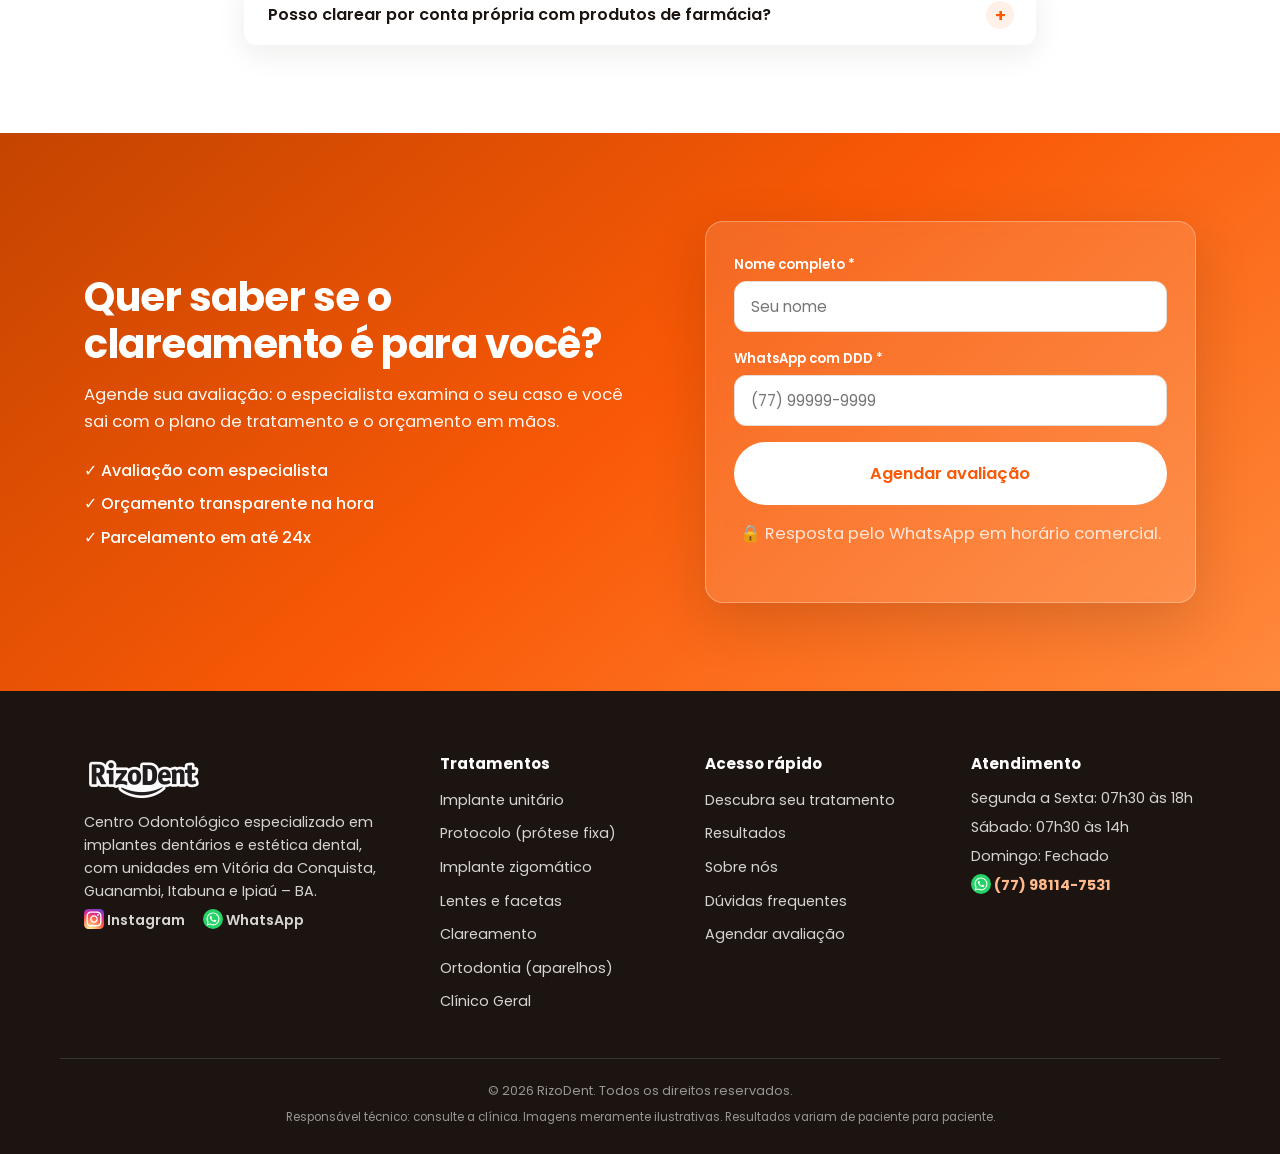
==== commit f372f7b8: "Clínico Geral, página de Ortodontia, opção Outros, 'Vim do site' e unidades com Maps no Sobre - Rótu" ====
--- a/clareamento.html
+++ b/clareamento.html
@@ -8,12 +8,12 @@
   <link rel="preconnect" href="https://fonts.googleapis.com">
   <link rel="preconnect" href="https://fonts.gstatic.com" crossorigin>
   <link href="https://fonts.googleapis.com/css2?family=Poppins:wght@400;500;600;700;800;900&display=swap" rel="stylesheet">
-  <link rel="stylesheet" href="css/style.css?v=5">
+  <link rel="stylesheet" href="css/style.css?v=6">
 </head>
 <body>
 
   <div class="topbar">
-    <p>📍 Vitória da Conquista • Guanambi • Itabuna • Ipiaú (BA)&ensp;•&ensp;Seg a Sex 07h30–18h | Sáb 07h30–14h&ensp;•&ensp;<a href="https://wa.me/5577981147531" target="_blank" rel="noopener"><img class="icon-img icon-img--sm" src="img/whatsapp.svg" alt=""> (77) 98114-7531</a></p>
+    <p>📍 Vitória da Conquista • Guanambi • Itabuna • Ipiaú (BA)&ensp;•&ensp;Seg a Sex 07h30–18h | Sáb 07h30–14h&ensp;•&ensp;<a href="https://wa.me/5577981147531?text=Ol%C3%A1!%20Vim%20do%20site." target="_blank" rel="noopener"><img class="icon-img icon-img--sm" src="img/whatsapp.svg" alt=""> (77) 98114-7531</a></p>
   </div>
 
   <header class="header" id="header">
@@ -43,7 +43,7 @@
         <p>Dentes visivelmente mais brancos com segurança para o esmalte — em consultório, em casa com supervisão, ou os dois combinados.</p>
         <div class="page-hero__actions">
           <a href="#agendar" class="btn btn--light btn--lg">Agendar minha avaliação</a>
-          <a href="https://wa.me/5577981147531?text=Ol%C3%A1!%20Quero%20saber%20mais%20sobre%20o%20clareamento%20dental."
+          <a href="https://wa.me/5577981147531?text=Ol%C3%A1!%20Vim%20do%20site.%20Quero%20saber%20mais%20sobre%20o%20clareamento%20dental."
              class="btn btn--whatsapp btn--lg" target="_blank" rel="noopener"><svg viewBox="0 0 24 24" width="18" height="18" fill="currentColor" aria-hidden="true"><path d="M17.472 14.382c-.297-.149-1.758-.867-2.03-.967-.273-.099-.471-.148-.67.15-.197.297-.767.966-.94 1.164-.173.199-.347.223-.644.075-.297-.15-1.255-.463-2.39-1.475-.883-.788-1.48-1.761-1.653-2.059-.173-.297-.018-.458.13-.606.134-.133.298-.347.446-.52.149-.174.198-.298.298-.497.099-.198.05-.371-.025-.52-.075-.149-.669-1.612-.916-2.207-.242-.579-.487-.5-.669-.51-.173-.008-.371-.01-.57-.01-.198 0-.52.074-.792.372-.272.297-1.04 1.016-1.04 2.479 0 1.462 1.065 2.875 1.213 3.074.149.198 2.096 3.2 5.077 4.487.709.306 1.262.489 1.694.625.712.227 1.36.195 1.871.118.571-.085 1.758-.719 2.006-1.413.248-.694.248-1.289.173-1.413-.074-.124-.272-.198-.57-.347m-5.421 7.403h-.004a9.87 9.87 0 01-5.031-1.378l-.361-.214-3.741.982.998-3.648-.235-.374a9.86 9.86 0 01-1.51-5.26c.001-5.45 4.436-9.884 9.888-9.884 2.64 0 5.122 1.03 6.988 2.898a9.825 9.825 0 012.893 6.994c-.003 5.45-4.437 9.884-9.885 9.884m8.413-18.297A11.815 11.815 0 0012.05 0C5.495 0 .16 5.335.157 11.892c0 2.096.547 4.142 1.588 5.945L.057 24l6.305-1.654a11.882 11.882 0 005.683 1.448h.005c6.554 0 11.89-5.335 11.893-11.893a11.821 11.821 0 00-3.48-8.413Z"/></svg> Tirar dúvida no WhatsApp</a>
         </div>
       </div>
@@ -207,7 +207,7 @@
         <p>Centro Odontológico especializado em implantes dentários e estética dental, com unidades em Vitória da Conquista, Guanambi, Itabuna e Ipiaú – BA.</p>
         <div class="footer__social">
           <a href="https://instagram.com/rizodentclinicas" target="_blank" rel="noopener" aria-label="Instagram"><img class="icon-img" src="img/instagram.svg" alt=""> Instagram</a>
-          <a href="https://wa.me/5577981147531" target="_blank" rel="noopener" aria-label="WhatsApp"><img class="icon-img" src="img/whatsapp.svg" alt=""> WhatsApp</a>
+          <a href="https://wa.me/5577981147531?text=Ol%C3%A1!%20Vim%20do%20site." target="_blank" rel="noopener" aria-label="WhatsApp"><img class="icon-img" src="img/whatsapp.svg" alt=""> WhatsApp</a>
         </div>
       </div>
       <div>
@@ -218,7 +218,8 @@
           <li><a href="implante-zigomatico.html">Implante zigomático</a></li>
           <li><a href="lentes-e-facetas.html">Lentes e facetas</a></li>
           <li><a href="clareamento.html">Clareamento</a></li>
-          <li><a href="clinica-geral.html">Clínica geral</a></li>
+          <li><a href="ortodontia.html">Ortodontia (aparelhos)</a></li>
+          <li><a href="clinica-geral.html">Clínico Geral</a></li>
         </ul>
       </div>
       <div>
@@ -236,7 +237,7 @@
         <p>Segunda a Sexta: 07h30 às 18h</p>
         <p>Sábado: 07h30 às 14h</p>
         <p>Domingo: Fechado</p>
-        <p class="footer__phone"><a href="https://wa.me/5577981147531" target="_blank" rel="noopener"><img class="icon-img" src="img/whatsapp.svg" alt="WhatsApp"> (77) 98114-7531</a></p>
+        <p class="footer__phone"><a href="https://wa.me/5577981147531?text=Ol%C3%A1!%20Vim%20do%20site." target="_blank" rel="noopener"><img class="icon-img" src="img/whatsapp.svg" alt="WhatsApp"> (77) 98114-7531</a></p>
       </div>
     </div>
     <div class="container footer__bottom">
@@ -245,11 +246,11 @@
     </div>
   </footer>
 
-  <a href="https://wa.me/5577981147531?text=Ol%C3%A1!%20Quero%20agendar%20uma%20avalia%C3%A7%C3%A3o%20na%20RizoDent."
+  <a href="https://wa.me/5577981147531?text=Ol%C3%A1!%20Vim%20do%20site.%20Quero%20agendar%20uma%20avalia%C3%A7%C3%A3o%20na%20RizoDent."
      class="whatsapp-float" target="_blank" rel="noopener" aria-label="Falar no WhatsApp">
     <svg viewBox="0 0 24 24" width="30" height="30" fill="#fff" aria-hidden="true"><path d="M17.472 14.382c-.297-.149-1.758-.867-2.03-.967-.273-.099-.471-.148-.67.15-.197.297-.767.966-.94 1.164-.173.199-.347.223-.644.075-.297-.15-1.255-.463-2.39-1.475-.883-.788-1.48-1.761-1.653-2.059-.173-.297-.018-.458.13-.606.134-.133.298-.347.446-.52.149-.174.198-.298.298-.497.099-.198.05-.371-.025-.52-.075-.149-.669-1.612-.916-2.207-.242-.579-.487-.5-.669-.51-.173-.008-.371-.01-.57-.01-.198 0-.52.074-.792.372-.272.297-1.04 1.016-1.04 2.479 0 1.462 1.065 2.875 1.213 3.074.149.198 2.096 3.2 5.077 4.487.709.306 1.262.489 1.694.625.712.227 1.36.195 1.871.118.571-.085 1.758-.719 2.006-1.413.248-.694.248-1.289.173-1.413-.074-.124-.272-.198-.57-.347m-5.421 7.403h-.004a9.87 9.87 0 01-5.031-1.378l-.361-.214-3.741.982.998-3.648-.235-.374a9.86 9.86 0 01-1.51-5.26c.001-5.45 4.436-9.884 9.888-9.884 2.64 0 5.122 1.03 6.988 2.898a9.825 9.825 0 012.893 6.994c-.003 5.45-4.437 9.884-9.885 9.884m8.413-18.297A11.815 11.815 0 0012.05 0C5.495 0 .16 5.335.157 11.892c0 2.096.547 4.142 1.588 5.945L.057 24l6.305-1.654a11.882 11.882 0 005.683 1.448h.005c6.554 0 11.89-5.335 11.893-11.893a11.821 11.821 0 00-3.48-8.413Z"/></svg>
   </a>
 
-  <script src="js/main.js?v=5"></script>
+  <script src="js/main.js?v=6"></script>
 </body>
 </html>
